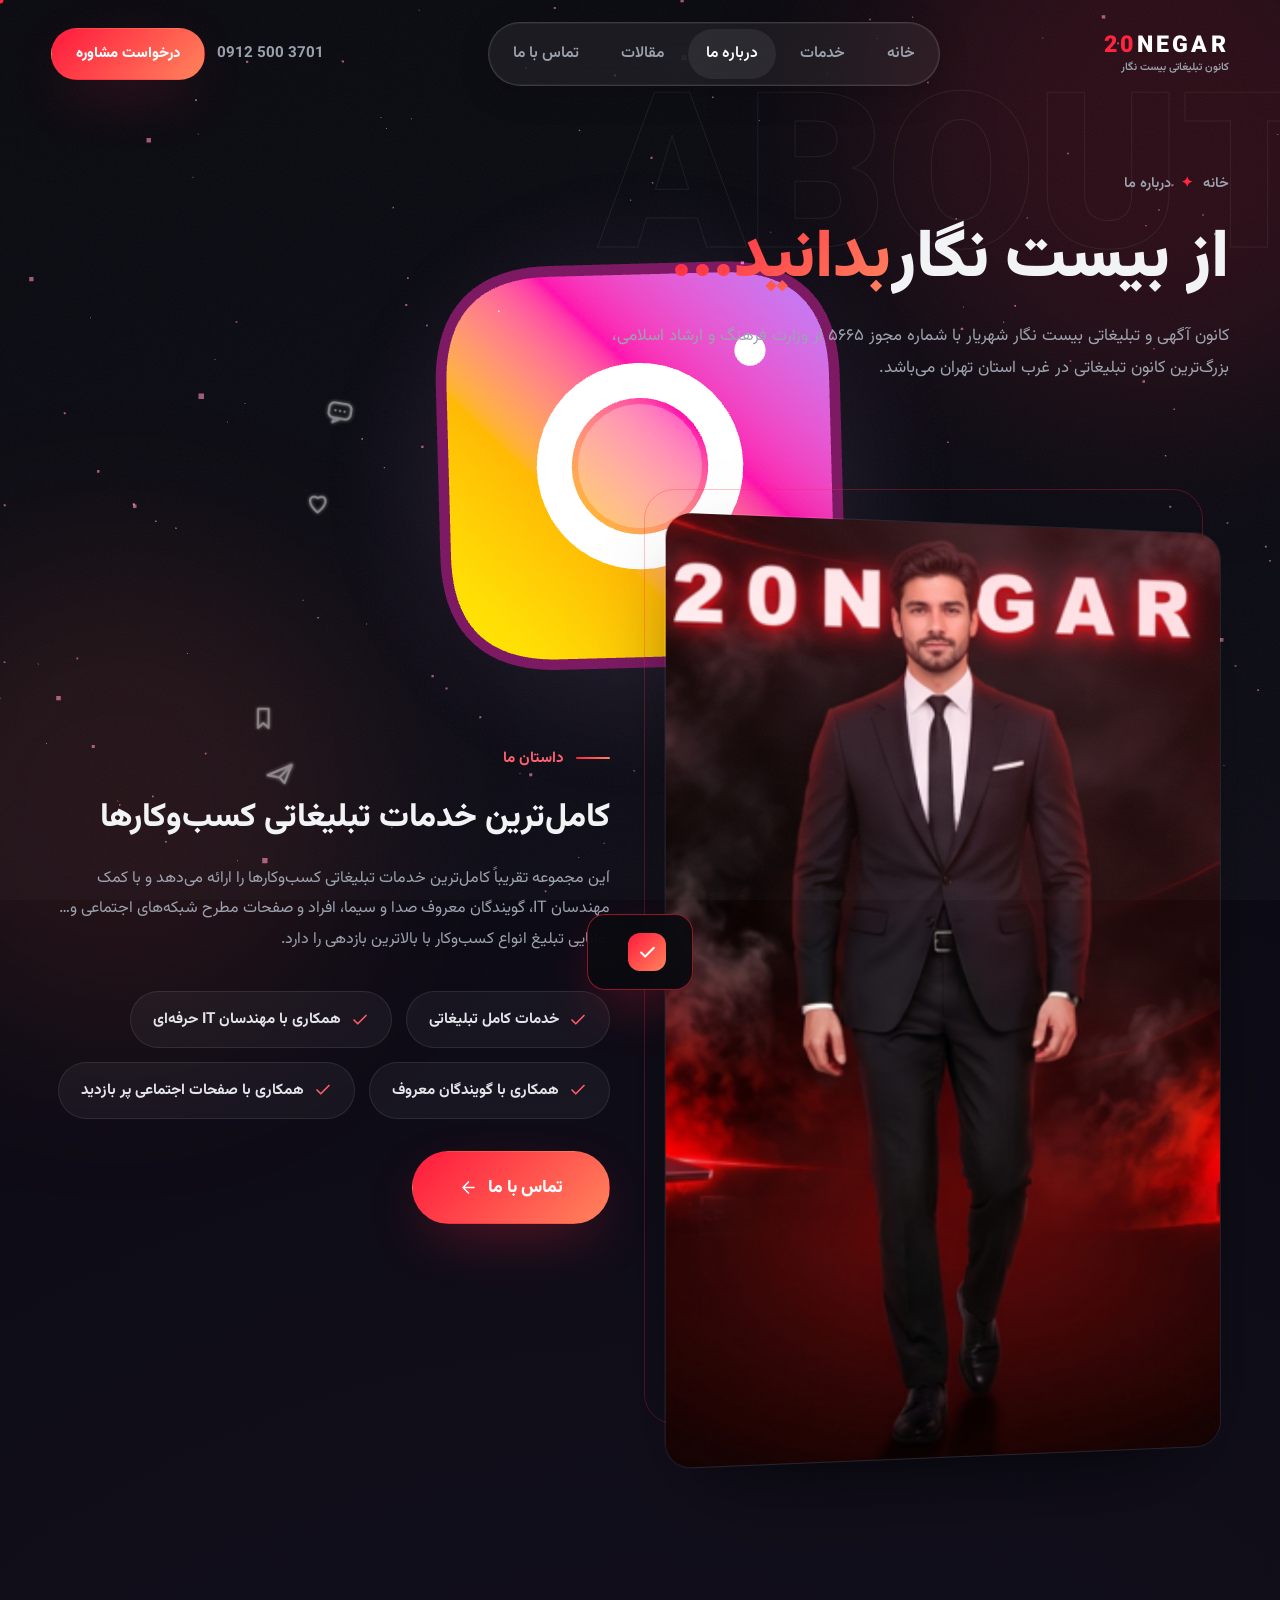
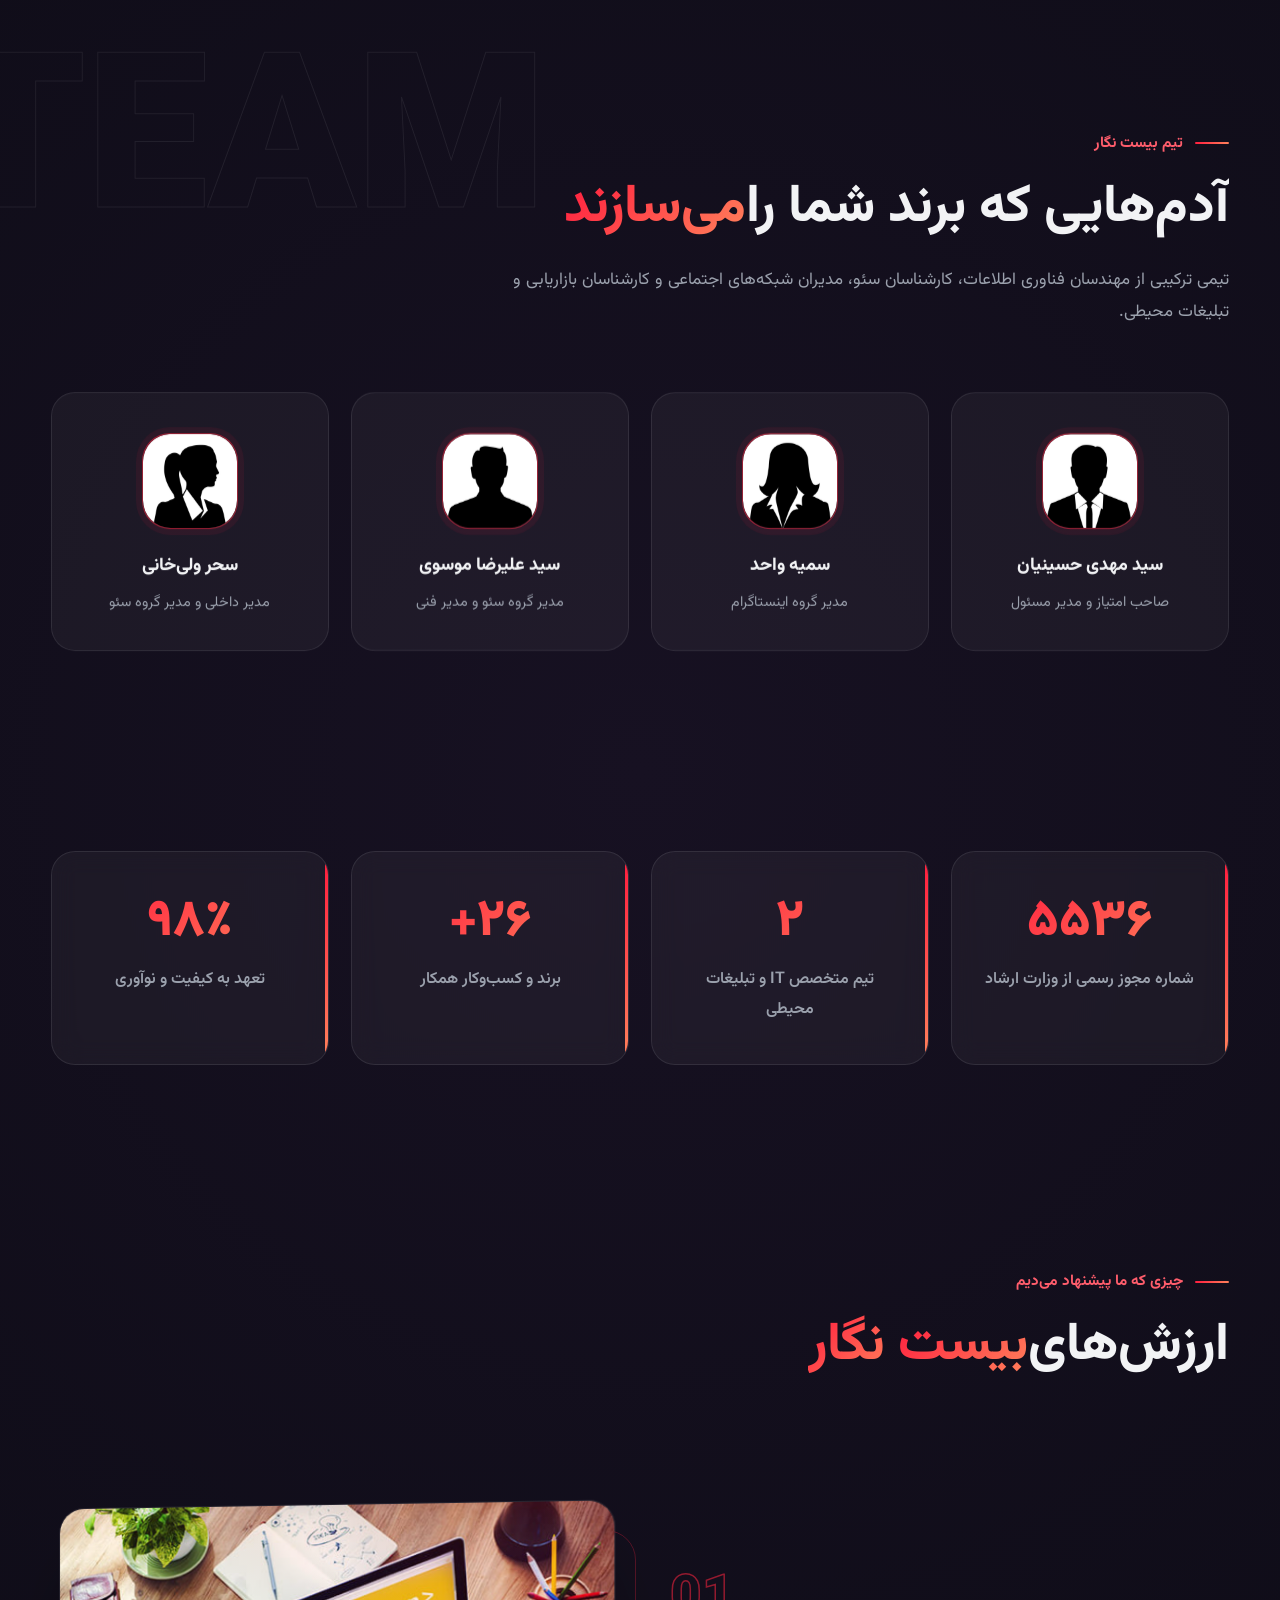
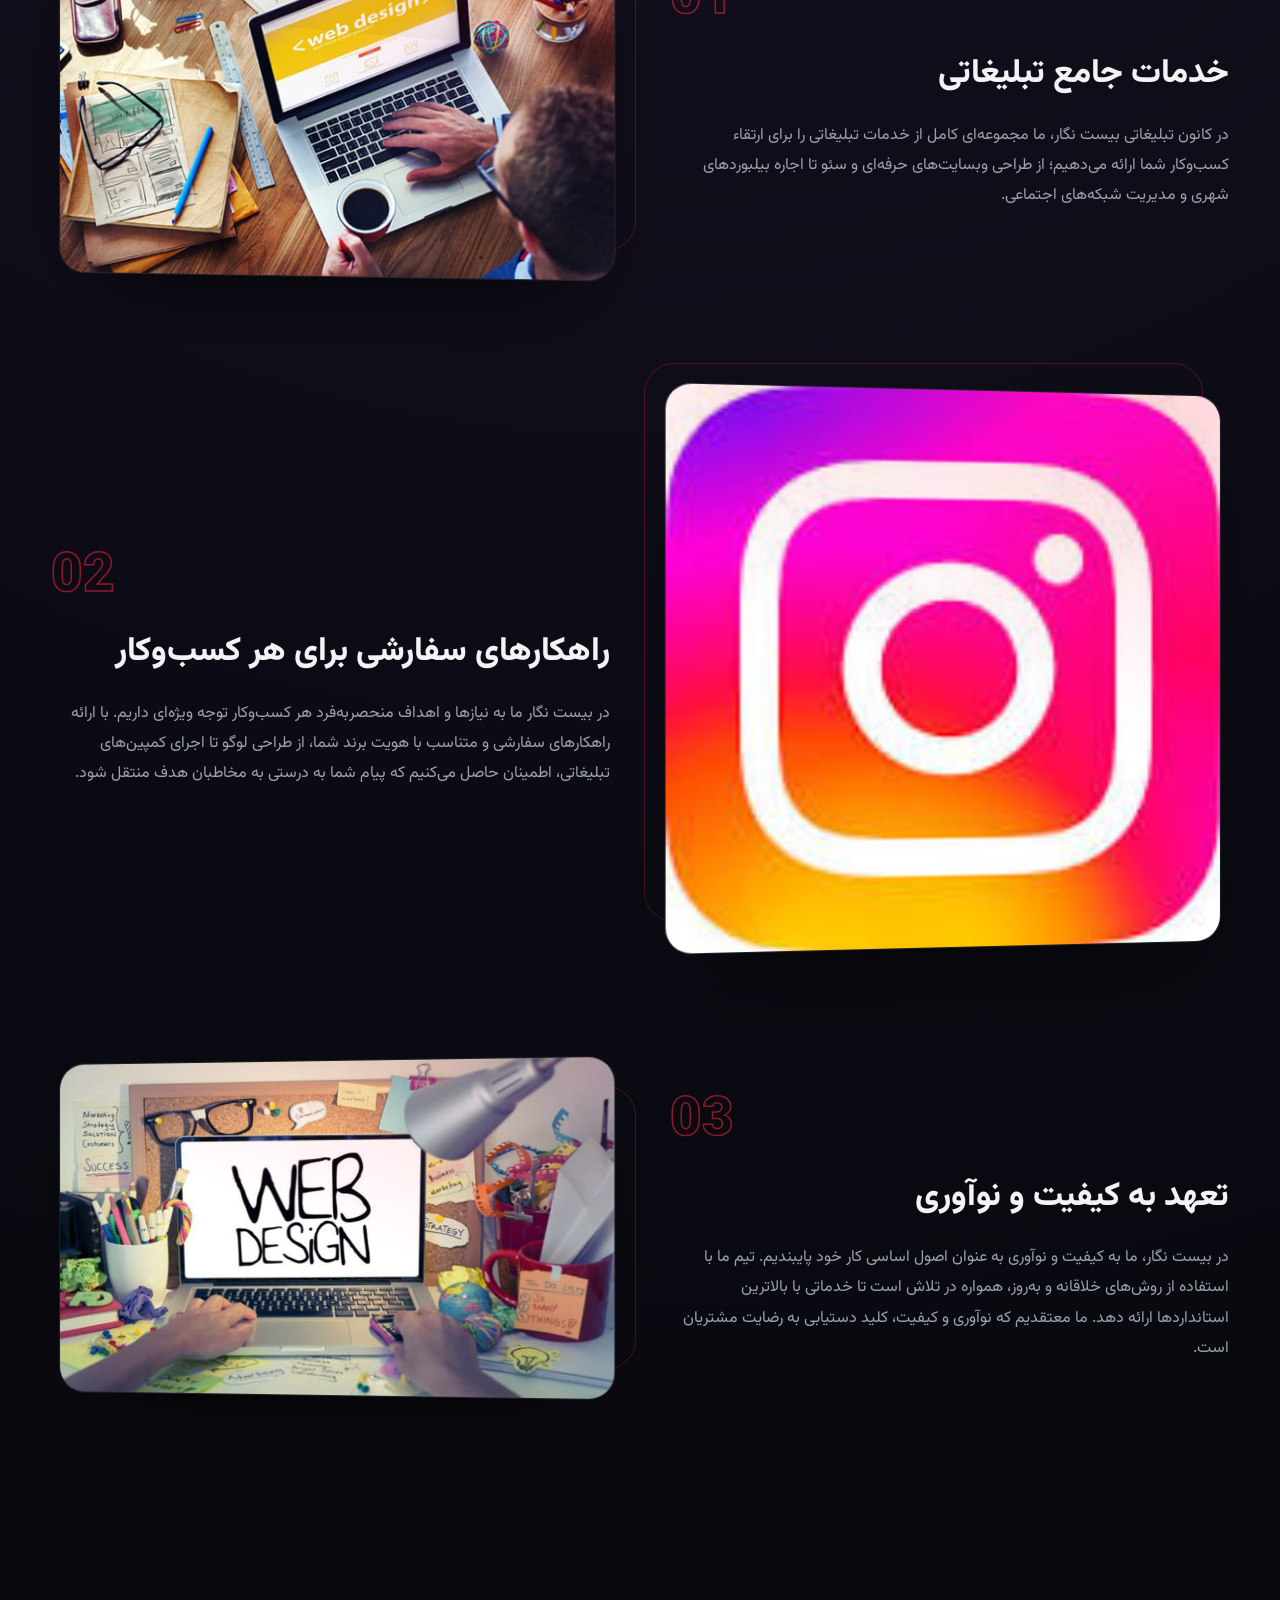
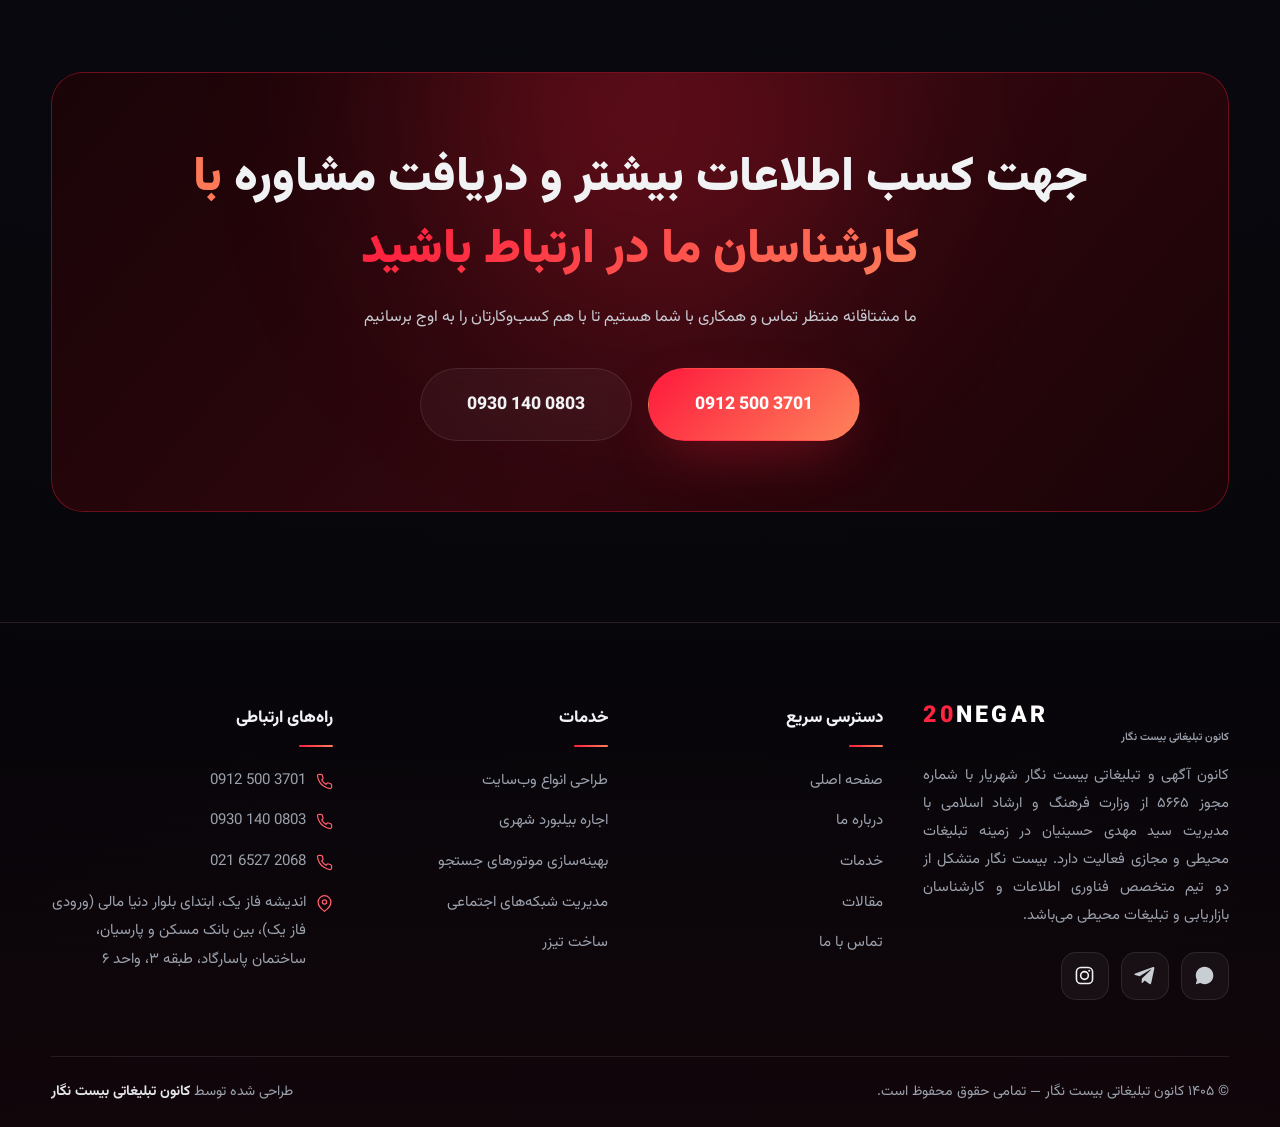
==== 20NegarSite/wwwroot/about.html @ dee3471d "first commit" ====
<!DOCTYPE html>
<html lang="fa" dir="rtl" class="js">
<head>
  <meta charset="UTF-8">
  <meta name="viewport" content="width=device-width, initial-scale=1.0">
  <title>درباره ما | کانون تبلیغاتی بیست نگار شهریار</title>
  <meta name="description" content="آشنایی با کانون آگهی و تبلیغاتی بیست نگار شهریار؛ بزرگ‌ترین کانون تبلیغاتی غرب استان تهران با مجوز ۵۶۶۵ از وزارت فرهنگ و ارشاد اسلامی">
  <meta name="theme-color" content="#060609">
  <link rel="icon" type="image/svg+xml" href="img/favicon.svg">
  <link rel="stylesheet" href="css/style.css">
</head>
<body>
  <script>document.documentElement.classList.add('js')</script>

  <div class="noise"></div>
  <div class="glow glow-1"></div>
  <div class="glow glow-2"></div>
  <canvas id="bg3d"></canvas>
  <div class="cursor-dot"></div>
  <div class="cursor-ring"></div>

  <header class="nav">
    <div class="container nav-inner">
      <a href="index.html" class="logo" aria-label="بیست نگار">
        <span class="logo-main"><span class="n20">20</span><span class="rest">NEGAR</span></span>
        <span class="logo-sub">کانون تبلیغاتی بیست نگار</span>
      </a>
      <nav class="nav-links" aria-label="منوی اصلی">
        <a href="index.html">خانه</a>
        <a href="services.html">خدمات</a>
        <a href="about.html" class="active">درباره ما</a>
        <a href="blog.html">مقالات</a>
        <a href="contact.html">تماس با ما</a>
      </nav>
      <div class="nav-cta">
        <a href="tel:09125003701" class="nav-phone" dir="ltr">0912 500 3701</a>
        <a href="tel:09125003701" class="btn btn-primary">درخواست مشاوره</a>
        <button class="burger" aria-label="باز و بسته کردن منو"><span></span><span></span><span></span></button>
      </div>
    </div>
  </header>

  <div class="mmenu">
    <a class="mlink" href="index.html"><i>۰۱</i> خانه</a>
    <a class="mlink" href="services.html"><i>۰۲</i> خدمات</a>
    <a class="mlink" href="about.html"><i>۰۳</i> درباره ما</a>
    <a class="mlink" href="blog.html"><i>۰۴</i> مقالات</a>
    <a class="mlink" href="contact.html"><i>۰۵</i> تماس با ما</a>
    <div class="mmenu-meta">
      <span dir="ltr">0912 500 3701</span>
      <span>اندیشه فاز یک، ساختمان پاسارگاد، طبقه ۳، واحد ۶</span>
    </div>
  </div>

  <main class="page">

    <section class="page-hero">
      <div class="ghost-word" style="top:20%;inset-inline-end:-3%" data-speed="-0.06" dir="ltr">ABOUT</div>
      <div class="container">
        <div class="crumbs" data-reveal><a href="index.html">خانه</a><span class="sep">✦</span><span>درباره ما</span></div>
        <h1 data-split>از بیست نگار <span class="grad" style="background:var(--grad);-webkit-background-clip:text;background-clip:text;color:transparent">بدانید...</span></h1>
        <p data-reveal data-delay="0.15">کانون آگهی و تبلیغاتی بیست نگار شهریار با شماره مجوز ۵۶۶۵ از وزارت فرهنگ و ارشاد اسلامی، بزرگ‌ترین کانون تبلیغاتی در غرب استان تهران می‌باشد.</p>
      </div>
    </section>

    <section class="about-story" style="padding-top:40px">
      <div class="container">
        <div class="why-row" style="padding-top:0">
          <div class="why-media" data-reveal>
            <div class="why-frame"></div>
            <div class="why-img" data-speed="0.04"><img src="img/hero-model.png" alt="کانون تبلیغاتی بیست نگار" loading="lazy"></div>
          </div>
          <div class="why-txt" data-reveal data-delay="0.1">
            <span class="kicker">داستان ما</span>
            <h3>کامل‌ترین خدمات تبلیغاتی کسب‌وکارها</h3>
            <p>این مجموعه تقریباً کامل‌ترین خدمات تبلیغاتی کسب‌وکارها را ارائه می‌دهد و با کمک مهندسان IT، گویندگان معروف صدا و سیما، افراد و صفحات مطرح شبکه‌های اجتماعی و… توانایی تبلیغ انواع کسب‌وکار با بالاترین بازدهی را دارد.</p>
            <div class="badges">
              <span class="badge-chip"><svg viewBox="0 0 24 24"><path d="M20 6L9 17l-5-5"/></svg> خدمات کامل تبلیغاتی</span>
              <span class="badge-chip"><svg viewBox="0 0 24 24"><path d="M20 6L9 17l-5-5"/></svg> همکاری با مهندسان IT حرفه‌ای</span>
              <span class="badge-chip"><svg viewBox="0 0 24 24"><path d="M20 6L9 17l-5-5"/></svg> همکاری با گویندگان معروف</span>
              <span class="badge-chip"><svg viewBox="0 0 24 24"><path d="M20 6L9 17l-5-5"/></svg> همکاری با صفحات اجتماعی پر بازدید</span>
            </div>
            <div style="margin-top:32px">
              <a href="contact.html" class="btn btn-primary btn-lg">
                تماس با ما
                <svg viewBox="0 0 24 24" fill="none" stroke="currentColor" stroke-width="2" stroke-linecap="round" stroke-linejoin="round"><path d="M19 12H5M12 19l-7-7 7-7"/></svg>
              </a>
            </div>
          </div>
        </div>
      </div>
    </section>

    <section class="team">
      <div class="ghost-word" style="top:4%;inset-inline-start:-4%" data-speed="0.07" dir="ltr">TEAM</div>
      <div class="container">
        <div class="sec-head" data-reveal>
          <span class="kicker">تیم بیست نگار</span>
          <h2 data-split>آدم‌هایی که برند شما را <span class="grad">می‌سازند</span></h2>
          <p>تیمی ترکیبی از مهندسان فناوری اطلاعات، کارشناسان سئو، مدیران شبکه‌های اجتماعی و کارشناسان بازاریابی و تبلیغات محیطی.</p>
        </div>
        <div class="team-grid">
          <div class="team-card tilt" data-reveal>
            <div class="tilt-glare"></div>
            <div class="avatar"><img src="img/team-1.jpg" alt="سید مهدی حسینیان" loading="lazy"></div>
            <h3>سید مهدی حسینیان</h3>
            <p>صاحب امتیاز و مدیر مسئول</p>
          </div>
          <div class="team-card tilt" data-reveal data-delay="0.1">
            <div class="tilt-glare"></div>
            <div class="avatar"><img src="img/team-2.jpg" alt="سمیه واحد" loading="lazy"></div>
            <h3>سمیه واحد</h3>
            <p>مدیر گروه اینستاگرام</p>
          </div>
          <div class="team-card tilt" data-reveal data-delay="0.2">
            <div class="tilt-glare"></div>
            <div class="avatar"><img src="img/team-3.jpg" alt="سید علیرضا موسوی" loading="lazy"></div>
            <h3>سید علیرضا موسوی</h3>
            <p>مدیر گروه سئو و مدیر فنی</p>
          </div>
          <div class="team-card tilt" data-reveal data-delay="0.3">
            <div class="tilt-glare"></div>
            <div class="avatar"><img src="img/team-4.jpg" alt="سحر ولی‌خانی" loading="lazy"></div>
            <h3>سحر ولی‌خانی</h3>
            <p>مدیر داخلی و مدیر گروه سئو</p>
          </div>
        </div>
      </div>
    </section>

    <section class="stats">
      <div class="container">
        <div class="stats-grid">
          <div class="stat" data-reveal>
            <div class="stat-num"><span data-count="5665"></span></div>
            <div class="stat-label">شماره مجوز رسمی از وزارت ارشاد</div>
          </div>
          <div class="stat" data-reveal data-delay="0.1">
            <div class="stat-num"><span data-count="2"></span></div>
            <div class="stat-label">تیم متخصص IT و تبلیغات محیطی</div>
          </div>
          <div class="stat" data-reveal data-delay="0.2">
            <div class="stat-num"><span data-count="27" data-suffix="+"></span></div>
            <div class="stat-label">برند و کسب‌وکار همکار</div>
          </div>
          <div class="stat" data-reveal data-delay="0.3">
            <div class="stat-num"><span data-count="100" data-suffix="٪"></span></div>
            <div class="stat-label">تعهد به کیفیت و نوآوری</div>
          </div>
        </div>
      </div>
    </section>

    <section class="why">
      <div class="container">
        <div class="sec-head" data-reveal>
          <span class="kicker">چیزی که ما پیشنهاد می‌دیم</span>
          <h2 data-split>ارزش‌های <span class="grad">بیست نگار</span></h2>
        </div>

        <div class="why-row">
          <div class="why-media" data-reveal>
            <div class="why-frame"></div>
            <div class="why-img" data-speed="0.04"><img src="img/webdesign.jpg" alt="خدمات جامع تبلیغاتی" loading="lazy"></div>
          </div>
          <div class="why-txt" data-reveal data-delay="0.1">
            <div class="idx" dir="ltr">01</div>
            <h3>خدمات جامع تبلیغاتی</h3>
            <p>در کانون تبلیغاتی بیست نگار، ما مجموعه‌ای کامل از خدمات تبلیغاتی را برای ارتقاء کسب‌وکار شما ارائه می‌دهیم؛ از طراحی وبسایت‌های حرفه‌ای و سئو تا اجاره بیلبوردهای شهری و مدیریت شبکه‌های اجتماعی.</p>
          </div>
        </div>

        <div class="why-row">
          <div class="why-media" data-reveal>
            <div class="why-frame"></div>
            <div class="why-img" data-speed="0.04"><img src="img/instagram-app.jpg" alt="راهکارهای سفارشی" loading="lazy"></div>
          </div>
          <div class="why-txt" data-reveal data-delay="0.1">
            <div class="idx" dir="ltr">02</div>
            <h3>راهکارهای سفارشی برای هر کسب‌وکار</h3>
            <p>در بیست نگار ما به نیازها و اهداف منحصربه‌فرد هر کسب‌وکار توجه ویژه‌ای داریم. با ارائه راهکارهای سفارشی و متناسب با هویت برند شما، از طراحی لوگو تا اجرای کمپین‌های تبلیغاتی، اطمینان حاصل می‌کنیم که پیام شما به درستی به مخاطبان هدف منتقل شود.</p>
          </div>
        </div>

        <div class="why-row">
          <div class="why-media" data-reveal>
            <div class="why-frame"></div>
            <div class="why-img" data-speed="0.04"><img src="img/office.jpg" alt="تعهد به کیفیت و نوآوری" loading="lazy"></div>
          </div>
          <div class="why-txt" data-reveal data-delay="0.1">
            <div class="idx" dir="ltr">03</div>
            <h3>تعهد به کیفیت و نوآوری</h3>
            <p>در بیست نگار، ما به کیفیت و نوآوری به عنوان اصول اساسی کار خود پایبندیم. تیم ما با استفاده از روش‌های خلاقانه و به‌روز، همواره در تلاش است تا خدماتی با بالاترین استانداردها ارائه دهد. ما معتقدیم که نوآوری و کیفیت، کلید دستیابی به رضایت مشتریان است.</p>
          </div>
        </div>
      </div>
    </section>

    <section class="cta-band-wrap">
      <div class="container">
        <div class="cta-band" data-reveal>
          <h2>جهت کسب اطلاعات بیشتر و دریافت مشاوره <span class="grad">با کارشناسان ما در ارتباط باشید</span></h2>
          <p>ما مشتاقانه منتظر تماس و همکاری با شما هستیم تا با هم کسب‌وکارتان را به اوج برسانیم</p>
          <div class="cta-actions">
            <a href="tel:09125003701" class="btn btn-primary btn-lg" dir="ltr">0912 500 3701</a>
            <a href="tel:09301400803" class="btn btn-ghost btn-lg" dir="ltr">0930 140 0803</a>
          </div>
        </div>
      </div>
    </section>

  </main>

  <footer class="footer">
    <div class="container">
      <div class="footer-grid">
        <div class="footer-about">
          <a href="index.html" class="logo">
            <span class="logo-main"><span class="n20">20</span><span class="rest">NEGAR</span></span>
            <span class="logo-sub">کانون تبلیغاتی بیست نگار</span>
          </a>
          <p>کانون آگهی و تبلیغاتی بیست نگار شهریار با شماره مجوز ۵۶۶۵ از وزارت فرهنگ و ارشاد اسلامی با مدیریت سید مهدی حسینیان در زمینه تبلیغات محیطی و مجازی فعالیت دارد. بیست نگار متشکل از دو تیم متخصص فناوری اطلاعات و کارشناسان بازاریابی و تبلیغات محیطی می‌باشد.</p>
          <div class="socials">
            <a class="soc" href="https://wa.me/+989125003701" target="_blank" rel="noopener" aria-label="واتساپ"><svg viewBox="0 0 24 24"><path d="M12.05 2C6.5 2 2 6.5 2 12.05c0 1.77.46 3.5 1.34 5.02L2 22l5.09-1.31c1.46.8 3.11 1.22 4.96 1.22 5.55 0 10.05-4.5 10.05-10.05S17.6 2 12.05 2zm5.42 12.38c-.3.85-1.75 1.6-2.4 1.65-.62.06-1.4.08-2.26-.14-1.13-.35-2.16-.98-3.06-1.76-.88-.79-1.5-1.76-1.65-2.06-.15-.3-.13-.46.13-.61.13-.13.3-.3.45-.45.15-.15.2-.25.3-.45.1-.2.05-.37-.03-.52-.07-.15-.67-1.61-.92-2.2-.24-.58-.5-.48-.65-.49h-.48c-.17 0-.44.07-.67.37-.23.3-.87 1.2-.87 2.93s1.26 3.4 1.43 3.64c.18.25 2.44 3.72 5.9 5.21.82.36 1.47.57 1.97.73.83.26 1.58.22 2.17.14.66-.1 2.06-.85 2.35-1.66.29-.81.29-1.51.2-1.66-.07-.15-.29-.24-.59-.39z"/></svg></a>
            <a class="soc" href="https://t.me/+989125003701" target="_blank" rel="noopener" aria-label="تلگرام"><svg viewBox="0 0 24 24"><path d="M9.04 15.31l-.38 5.36c.55 0 .79-.24 1.08-.52l2.6-2.48 5.38 3.94c.99.55 1.69.26 1.96-.91l3.55-16.65c.32-1.45-.52-2.02-1.47-1.66L1.4 9.62c-1.43.55-1.41 1.35-.24 1.7l5.3 1.66 12.3-7.75c.58-.38 1.11-.17.68.21l-10.4 9.87z"/></svg></a>
            <a class="soc" href="https://www.instagram.com/20negar_com/" target="_blank" rel="noopener" aria-label="اینستاگرام"><svg viewBox="0 0 24 24" style="fill:none;stroke:currentColor;stroke-width:1.8"><rect x="2.8" y="2.8" width="18.4" height="18.4" rx="5"/><circle cx="12" cy="12" r="4.4"/><circle cx="17.4" cy="6.6" r="1.15" style="fill:currentColor;stroke:none"/></svg></a>
          </div>
        </div>
        <div>
          <h4>دسترسی سریع</h4>
          <ul>
            <li><a href="index.html">صفحه اصلی</a></li>
            <li><a href="about.html">درباره ما</a></li>
            <li><a href="services.html">خدمات</a></li>
            <li><a href="blog.html">مقالات</a></li>
            <li><a href="contact.html">تماس با ما</a></li>
          </ul>
        </div>
        <div>
          <h4>خدمات</h4>
          <ul>
            <li><a href="services.html#web">طراحی انواع وب‌سایت</a></li>
            <li><a href="services.html#billboard">اجاره بیلبورد شهری</a></li>
            <li><a href="services.html#seo">بهینه‌سازی موتورهای جستجو</a></li>
            <li><a href="services.html#social">مدیریت شبکه‌های اجتماعی</a></li>
            <li><a href="services.html#teaser">ساخت تیزر</a></li>
          </ul>
        </div>
        <div>
          <h4>راه‌های ارتباطی</h4>
          <ul class="f-contact">
            <li><svg viewBox="0 0 24 24"><path d="M22 16.9v3a2 2 0 01-2.2 2 19.8 19.8 0 01-8.6-3.1 19.5 19.5 0 01-6-6A19.8 19.8 0 012.1 4.2 2 2 0 014.1 2h3a2 2 0 012 1.7c.13.96.36 1.9.7 2.8a2 2 0 01-.45 2.1L8.1 9.9a16 16 0 006 6l1.3-1.3a2 2 0 012.1-.45c.9.34 1.84.57 2.8.7A2 2 0 0122 16.9z"/></svg><a href="tel:09125003701" class="f-phone" dir="ltr">0912 500 3701</a></li>
            <li><svg viewBox="0 0 24 24"><path d="M22 16.9v3a2 2 0 01-2.2 2 19.8 19.8 0 01-8.6-3.1 19.5 19.5 0 01-6-6A19.8 19.8 0 012.1 4.2 2 2 0 014.1 2h3a2 2 0 012 1.7c.13.96.36 1.9.7 2.8a2 2 0 01-.45 2.1L8.1 9.9a16 16 0 006 6l1.3-1.3a2 2 0 012.1-.45c.9.34 1.84.57 2.8.7A2 2 0 0122 16.9z"/></svg><a href="tel:09301400803" class="f-phone" dir="ltr">0930 140 0803</a></li>
            <li><svg viewBox="0 0 24 24"><path d="M22 16.9v3a2 2 0 01-2.2 2 19.8 19.8 0 01-8.6-3.1 19.5 19.5 0 01-6-6A19.8 19.8 0 012.1 4.2 2 2 0 014.1 2h3a2 2 0 012 1.7c.13.96.36 1.9.7 2.8a2 2 0 01-.45 2.1L8.1 9.9a16 16 0 006 6l1.3-1.3a2 2 0 012.1-.45c.9.34 1.84.57 2.8.7A2 2 0 0122 16.9z"/></svg><a href="tel:02165272068" class="f-phone" dir="ltr">021 6527 2068</a></li>
            <li><svg viewBox="0 0 24 24"><path d="M21 10c0 7-9 13-9 13S3 17 3 10a9 9 0 0118 0z"/><circle cx="12" cy="10" r="3"/></svg><span>اندیشه فاز یک، ابتدای بلوار دنیا مالی (ورودی فاز یک)، بین بانک مسکن و پارسیان، ساختمان پاسارگاد، طبقه ۳، واحد ۶</span></li>
          </ul>
        </div>
      </div>
      <div class="footer-bottom">
        <span>© <span data-year>۱۴۰۵</span> کانون تبلیغاتی بیست نگار — تمامی حقوق محفوظ است.</span>
        <span>طراحی شده توسط <b>کانون تبلیغاتی بیست نگار</b></span>
      </div>
    </div>
  </footer>

  <div class="toast">
    <div class="t-icon"><svg viewBox="0 0 24 24"><path d="M20 6L9 17l-5-5"/></svg></div>
    <p class="t-msg"></p>
  </div>

  <script src="vendor/gsap.min.js"></script>
  <script src="vendor/ScrollTrigger.min.js"></script>
  <script src="vendor/three.min.js"></script>
  <script src="vendor/lenis.min.js"></script>
  <script src="js/three-scene.js"></script>
  <script src="js/main.js"></script>
</body>
</html>
---- 20NegarSite/wwwroot/css/style.css ----
@font-face{font-family:'Vazirmatn';src:url('../fonts/Vazirmatn-Regular.woff2') format('woff2');font-weight:400;font-display:swap}
@font-face{font-family:'Vazirmatn';src:url('../fonts/Vazirmatn-Medium.woff2') format('woff2');font-weight:500;font-display:swap}
@font-face{font-family:'Vazirmatn';src:url('../fonts/Vazirmatn-SemiBold.woff2') format('woff2');font-weight:600;font-display:swap}
@font-face{font-family:'Vazirmatn';src:url('../fonts/Vazirmatn-Bold.woff2') format('woff2');font-weight:700;font-display:swap}
@font-face{font-family:'Vazirmatn';src:url('../fonts/Vazirmatn-ExtraBold.woff2') format('woff2');font-weight:800;font-display:swap}
@font-face{font-family:'Vazirmatn';src:url('../fonts/Vazirmatn-Black.woff2') format('woff2');font-weight:900;font-display:swap}

:root{
  --bg:#060609;
  --bg-2:#0a0a12;
  --surface:rgba(255,255,255,.045);
  --surface-2:rgba(255,255,255,.07);
  --line:rgba(255,255,255,.09);
  --red:#ff2440;
  --red-soft:#ff5d6c;
  --red-deep:#a30f26;
  --grad:linear-gradient(135deg,#ff2440 10%,#ff7a59 90%);
  --text:#f2f3f5;
  --muted:#9ba1ad;
  --radius:24px;
  --shadow-red:0 20px 60px -18px rgba(255,36,64,.45);
  --font:'Vazirmatn',Tahoma,Arial,sans-serif;
  --bg-inner:#171122;
  --bg-mid:#0a0a12;
  --bg-outer:#050508;
}

body.theme-instagram{--bg-inner:#3a1152;--bg-mid:#190a31;--bg-outer:#070410}
body.theme-wordpress{--bg-inner:#0d3a5c;--bg-mid:#07203a;--bg-outer:#03070d}

*,*::before,*::after{margin:0;padding:0;box-sizing:border-box}
html{scrollbar-width:thin;scrollbar-color:#2a0d14 #0a0a0f}
html.lenis,html.lenis body{height:auto}
.lenis.lenis-smooth{scroll-behavior:auto!important}
.lenis.lenis-stopped{overflow:hidden}
body{
  font-family:var(--font);
  background:radial-gradient(circle at 50% 40%,var(--bg-inner) 0%,var(--bg-mid) 52%,var(--bg-outer) 100%);
  color:var(--text);
  line-height:1.9;
  overflow-x:hidden;
  -webkit-font-smoothing:antialiased;
}
::selection{background:var(--red);color:#fff}
::-webkit-scrollbar{width:9px}
::-webkit-scrollbar-track{background:#0a0a0f}
::-webkit-scrollbar-thumb{background:linear-gradient(#ff2440,#7e0b1e);border-radius:99px}
a{color:inherit;text-decoration:none}
img{max-width:100%;display:block}
button{font-family:inherit;cursor:pointer}
ul{list-style:none}
:focus-visible{outline:2px solid var(--red);outline-offset:3px;border-radius:6px}

.container{width:min(1240px,92vw);margin-inline:auto}
section{position:relative;padding:110px 0}

.noise{position:fixed;inset:0;z-index:3;pointer-events:none;opacity:.05;mix-blend-mode:screen;
  background-image:url("data:image/svg+xml,%3Csvg xmlns='http://www.w3.org/2000/svg' width='140' height='140'%3E%3Cfilter id='n'%3E%3CfeTurbulence type='fractalNoise' baseFrequency='.85' numOctaves='2'/%3E%3C/filter%3E%3Crect width='100%25' height='100%25' filter='url(%23n)'/%3E%3C/svg%3E")}
.glow{position:fixed;border-radius:50%;filter:blur(90px);pointer-events:none;z-index:0}
.glow-1{width:560px;height:560px;background:rgba(255,36,64,.14);top:-160px;inset-inline-start:-160px}
.glow-2{width:480px;height:480px;background:rgba(255,90,60,.10);bottom:-140px;inset-inline-end:-120px}

#bg3d{position:fixed;inset:0;width:100%;height:100%;z-index:1;pointer-events:none}
#fg3d{position:fixed;inset:0;width:100%;height:100%;z-index:60;pointer-events:none}

.page{position:relative;z-index:2}

.js [data-reveal]{opacity:0;transform:translateY(42px)}
html:not(.js) .walk-item{opacity:1;visibility:visible}
.js [data-split] .w{display:inline-block;overflow:hidden;vertical-align:bottom;padding-bottom:.12em;margin-bottom:-.12em}
.js [data-split] .wi{display:inline-block;transform:translateY(115%)}
.grad .wi,.hero h1 .grad .wi,.sec-head h2 .grad .wi,.cta-band h2 .grad .wi{background:var(--grad);-webkit-background-clip:text;background-clip:text;color:transparent}

.kicker{display:inline-flex;align-items:center;gap:12px;color:var(--red-soft);font-weight:700;font-size:.95rem}
.kicker::before{content:'';width:34px;height:2px;background:var(--grad);border-radius:2px}
.sec-head{max-width:min(760px,100%);margin-bottom:64px}
.sec-head h2{font-size:clamp(2rem,4.4vw,3.3rem);font-weight:800;line-height:1.4;margin:14px 0 18px}
.sec-head h2 .grad{background:var(--grad);-webkit-background-clip:text;background-clip:text;color:transparent}
.sec-head p{color:var(--muted);font-size:1.06rem}

.btn{position:relative;display:inline-flex;align-items:center;gap:10px;padding:15px 34px;border-radius:99px;font-weight:800;font-size:1rem;border:1px solid transparent;transition:transform .35s cubic-bezier(.2,.8,.2,1),box-shadow .35s,background .35s;will-change:transform}
.btn svg{width:19px;height:19px;flex:none}
.btn-primary{background:var(--grad);color:#fff;box-shadow:var(--shadow-red)}
.btn-primary:hover{transform:translateY(-4px);box-shadow:0 26px 70px -16px rgba(255,36,64,.65)}
.btn-ghost{background:var(--surface);border-color:var(--line);color:var(--text);backdrop-filter:blur(12px)}
.btn-ghost:hover{transform:translateY(-4px);border-color:rgba(255,36,64,.6);background:rgba(255,36,64,.08)}
.btn-lg{padding:19px 46px;font-size:1.1rem}

.ghost-word{position:absolute;font-size:clamp(6rem,17vw,15rem);font-weight:900;line-height:1;color:transparent;-webkit-text-stroke:1px rgba(255,255,255,.07);pointer-events:none;user-select:none;white-space:nowrap;z-index:0}

.tilt{transform-style:preserve-3d;will-change:transform}
.tilt .tilt-glare{position:absolute;inset:0;border-radius:inherit;pointer-events:none;opacity:0;transition:opacity .4s;background:radial-gradient(420px circle at var(--mx,50%) var(--my,50%),rgba(255,255,255,.14),transparent 45%)}
.tilt:hover .tilt-glare{opacity:1}

.cursor-dot,.cursor-ring{position:fixed;top:0;left:0;pointer-events:none;z-index:9999;border-radius:50%;transform:translate(-50%,-50%)}
.cursor-dot{width:7px;height:7px;background:var(--red)}
.cursor-ring{width:38px;height:38px;border:1.5px solid rgba(255,36,64,.65);transition:width .3s,height .3s,background .3s}
.cursor-ring.is-hover{width:64px;height:64px;background:rgba(255,36,64,.12)}
@media (pointer:coarse){.cursor-dot,.cursor-ring{display:none}}

.preloader{position:fixed;inset:0;z-index:1000;background:#050508;display:flex;align-items:center;justify-content:center}
.pre-inner{text-align:center}
.pre-logo{font-size:clamp(2.4rem,6vw,4rem);font-weight:900;letter-spacing:.16em;direction:ltr}
.pre-logo span{background:var(--grad);-webkit-background-clip:text;background-clip:text;color:transparent}
.pre-logo .n20{color:#fff}
.pre-bar{width:min(300px,60vw);height:3px;background:rgba(255,255,255,.1);border-radius:99px;margin:26px auto 14px;overflow:hidden}
.pre-bar i{display:block;height:100%;width:100%;background:var(--grad);transform:scaleX(0);transform-origin:right}
.pre-pct{color:var(--muted);font-weight:700;letter-spacing:.1em}

.nav{position:fixed;top:0;inset-inline:0;z-index:100;padding:22px 0;transition:padding .4s,background .4s,border-color .4s;border-bottom:1px solid transparent}
.nav.scrolled{padding:12px 0;background:rgba(6,6,9,.72);backdrop-filter:blur(18px);border-color:var(--line)}
.nav-inner{display:flex;align-items:center;justify-content:space-between;gap:20px}
.logo{display:flex;flex-direction:column;line-height:1.2}
.logo-main{font-weight:900;font-size:1.45rem;letter-spacing:.14em;direction:ltr}
.logo-main .n20{color:var(--red)}
.logo-main .rest{color:#fff}
.logo-sub{font-size:.68rem;color:var(--muted);font-weight:600}
.nav-links{display:flex;align-items:center;gap:6px;background:rgba(255,255,255,.06);border:1px solid rgba(255,255,255,.14);border-radius:100px;padding:6px;backdrop-filter:blur(20px);-webkit-backdrop-filter:blur(20px);box-shadow:0 8px 32px rgba(0,0,0,.18),inset 0 0 0 1px rgba(255,255,255,.05)}
.nav-links a{padding:10px 18px;border-radius:99px;font-weight:600;font-size:.98rem;color:var(--muted);transition:color .3s,background .3s;position:relative}
.nav-links a:hover{color:#fff}
.nav-links a.active{color:#fff;background:var(--surface-2)}
.nav-cta{display:flex;align-items:center;gap:12px}
.nav-phone{color:var(--muted);font-weight:700;direction:ltr;font-size:.95rem}
.nav-phone:hover{color:var(--red-soft)}
.nav .btn{padding:11px 24px;font-size:.92rem}
.burger{display:none;width:46px;height:46px;border-radius:14px;background:var(--surface);border:1px solid var(--line);flex-direction:column;align-items:center;justify-content:center;gap:5px}
.burger span{width:20px;height:2px;background:#fff;border-radius:2px;transition:.35s}
.burger.open span:nth-child(1){transform:translateY(7px) rotate(45deg)}
.burger.open span:nth-child(2){opacity:0}
.burger.open span:nth-child(3){transform:translateY(-7px) rotate(-45deg)}
.mmenu{position:fixed;inset:0;z-index:99;background:rgba(5,5,8,.9);backdrop-filter:blur(24px);display:flex;flex-direction:column;justify-content:center;padding:8vh 8vw;opacity:0;visibility:hidden;transition:opacity .45s,visibility .45s}
.mmenu.open{opacity:1;visibility:visible}
.mmenu a.mlink{font-size:clamp(1.8rem,7vw,2.6rem);font-weight:800;padding:12px 0;color:var(--text);opacity:0;transform:translateY(30px);transition:.5s;display:flex;align-items:baseline;gap:14px}
.mmenu a.mlink i{font-style:normal;font-size:.9rem;color:var(--red);font-weight:700}
.mmenu.open a.mlink{opacity:1;transform:none}
.mmenu-meta{margin-top:6vh;color:var(--muted);display:flex;flex-direction:column;gap:6px}

.hero{min-height:100svh;display:flex;align-items:center;padding:150px 0 60px;overflow:hidden}
.hero-content{display:flex;justify-content:space-between;align-items:stretch;width:100%;position:relative}
.hero-left{display:flex;flex-direction:column;padding:2rem 0;gap:1.6rem;z-index:5;max-width:580px}
.hero-chip{display:inline-flex;align-items:center;gap:10px;background:var(--surface);border:1px solid var(--line);backdrop-filter:blur(12px);padding:9px 18px;border-radius:99px;font-size:.88rem;font-weight:600;color:var(--muted);width:fit-content}
.hero-chip b{color:var(--red-soft)}
.main-title{font-size:clamp(3rem,7.5vw,6.8rem);font-weight:900;line-height:1.35;margin:4px 0}
.main-title .grad{background:var(--grad);-webkit-background-clip:text;background-clip:text;color:transparent}
.hero-desc{color:var(--muted);max-width:min(460px,100%);font-size:1.02rem}
.cta-group{display:flex;align-items:center;gap:16px;flex-wrap:wrap}
.primary-btn{display:inline-flex;align-items:center;gap:1.2rem;background:rgba(0,0,0,.55);color:#fff;border:1px solid var(--line);padding:.45rem 1.5rem .45rem .45rem;border-radius:100px;font-weight:800;font-size:1rem;transition:transform .35s cubic-bezier(.2,.8,.2,1),background .35s;backdrop-filter:blur(12px)}
.primary-btn:hover{background:rgba(0,0,0,.75);transform:translateY(-3px)}
.plus-icon{background:#fbcfe8;color:#011d17;width:38px;height:38px;display:flex;align-items:center;justify-content:center;border-radius:50%;font-size:1.4rem;font-weight:900;line-height:1;padding-bottom:2px;flex:none}
.award-badge{display:flex;align-items:center;gap:1rem;margin-top:auto}
.award-icon{width:48px;height:48px;background:var(--surface);border:1px solid var(--line);border-radius:12px;display:flex;align-items:center;justify-content:center;color:var(--red-soft);flex:none}
.award-icon svg{width:24px;height:24px}
.award-text{display:flex;flex-direction:column;line-height:1.8}
.award-title{font-size:.72rem;letter-spacing:.05em;color:var(--muted);font-weight:700}
.award-subtitle{font-size:.85rem;font-weight:700}
.hero-right{display:flex;flex-direction:column;justify-content:space-between;align-items:flex-end;text-align:right;padding:2rem 0;z-index:5;width:430px;pointer-events:none}
.product-carousel{display:flex;flex-direction:column;gap:1.4rem;align-items:flex-end;pointer-events:auto}
.carousel-cards{display:flex;gap:1rem}
.card{background:var(--surface);border:1px solid var(--line);padding:1rem;padding-top:4.2rem;border-radius:28px;display:flex;flex-direction:column;align-items:center;gap:1rem;transition:all .4s cubic-bezier(.175,.885,.32,1.275);width:135px;position:relative;backdrop-filter:blur(10px);text-align:center}
.card:hover{background:rgba(255,255,255,.12);border-color:rgba(255,255,255,.4)}
.card.active{border-color:#fbcfe8}
.card img{width:88px;height:88px;object-fit:cover;border-radius:24px;margin-top:-6rem;filter:drop-shadow(0 20px 30px rgba(0,0,0,.55));transition:transform .5s cubic-bezier(.34,1.56,.64,1);pointer-events:none;will-change:transform}
.card:hover img{transform:translateY(-26px) rotate(-12deg) scale(1.15)}
.card-info{display:flex;flex-direction:column;font-size:.72rem;width:100%;line-height:1.8}
.card-info span:first-child{font-weight:800;font-size:.82rem}
.card-info span:last-child{color:var(--muted)}
.side-title{font-size:clamp(2.8rem,6vw,5.5rem);font-weight:900;line-height:1.35;align-self:flex-end}
.side-title .grad{background:var(--grad);-webkit-background-clip:text;background-clip:text;color:transparent}
.bubbles-container{position:absolute;inset:0;pointer-events:none;z-index:0;overflow:hidden}
.bubble-img{position:absolute;bottom:-70px;pointer-events:none;opacity:0;animation:floatUpImg linear forwards}
@keyframes floatUpImg{
  0%{transform:translateY(0) translateX(0) rotate(0deg);opacity:0}
  10%{opacity:.4}
  90%{opacity:.4}
  100%{transform:translateY(-110vh) translateX(30px) rotate(360deg);opacity:0}
}
.hero-scroll{position:absolute;bottom:26px;inset-inline-start:50%;transform:translateX(50%);display:flex;flex-direction:column;align-items:center;gap:8px;color:var(--muted);font-size:.8rem;font-weight:600}
.hero-scroll .wheel{width:24px;height:40px;border:2px solid rgba(255,255,255,.25);border-radius:14px;position:relative}
.hero-scroll .wheel::after{content:'';position:absolute;top:7px;left:50%;width:4px;height:8px;margin-left:-2px;border-radius:4px;background:var(--red);animation:wheel 1.8s ease-in-out infinite}
@keyframes wheel{0%{transform:translateY(0);opacity:1}70%{transform:translateY(12px);opacity:0}100%{transform:translateY(0);opacity:0}}

.marquee{position:relative;z-index:2;overflow:hidden;padding:10px 0;transform:rotate(-1.4deg);background:var(--grad);margin:20px 0}
.marquee.m-flat{transform:rotate(0)}
.marquee-track{display:flex;gap:44px;width:max-content;direction:ltr;animation:mq 30s linear infinite;padding-inline-end:44px}
.marquee:hover .marquee-track{animation-play-state:paused}
.marquee-track span{display:flex;align-items:center;gap:44px;color:#fff;font-weight:800;font-size:1.02rem;white-space:nowrap;padding-block:6px}
.marquee-track span::after{content:'✦';font-size:.9rem;opacity:.85}
@keyframes mq{to{transform:translateX(-50%)}}

.svc-grid{display:grid;grid-template-columns:repeat(4,1fr);gap:22px}
.svc-card{position:relative;background:var(--surface);border:1px solid var(--line);border-radius:var(--radius);padding:34px 26px;backdrop-filter:blur(14px);transition:border-color .4s,background .4s,box-shadow .4s;overflow:hidden}
.svc-card:hover{border-color:rgba(255,36,64,.55);background:rgba(255,36,64,.06);box-shadow:var(--shadow-red)}
.svc-num{position:absolute;top:18px;inset-inline-end:20px;font-size:2.6rem;font-weight:900;color:transparent;-webkit-text-stroke:1px rgba(255,255,255,.12);line-height:1}
.svc-icon{width:62px;height:62px;border-radius:18px;background:linear-gradient(135deg,rgba(255,36,64,.22),rgba(255,122,89,.14));border:1px solid rgba(255,36,64,.4);display:flex;align-items:center;justify-content:center;margin-bottom:22px;transform:translateZ(34px)}
.svc-icon svg{width:28px;height:28px;stroke:var(--red-soft);fill:none;stroke-width:1.7;stroke-linecap:round;stroke-linejoin:round}
.svc-card h3{font-size:1.18rem;font-weight:800;margin-bottom:10px;transform:translateZ(26px)}
.svc-card p{color:var(--muted);font-size:.94rem;transform:translateZ(18px)}
.svc-card .svc-link{display:inline-flex;align-items:center;gap:8px;margin-top:20px;color:var(--red-soft);font-weight:700;font-size:.92rem}
.svc-card .svc-link svg{width:16px;height:16px;stroke:currentColor;fill:none;stroke-width:2;transition:transform .3s}
.svc-card:hover .svc-link svg{transform:translateX(-5px)}

.walk{background:linear-gradient(180deg,transparent,rgba(255,36,64,.04) 45%,transparent)}
.walk-pin{min-height:100svh;display:flex;flex-direction:column;justify-content:center;padding:110px 0 60px}
.walk-stage{position:relative;height:min(58vh,560px);min-height:420px}
.walk-ground{position:absolute;bottom:9%;inset-inline:0;height:2px;background:linear-gradient(90deg,transparent,rgba(255,36,64,.45) 20%,rgba(255,36,64,.45) 80%,transparent)}
.walk-ground::after{content:'';position:absolute;inset-inline:0;top:0;height:70px;background:radial-gradient(50% 100% at 50% 0%,rgba(255,36,64,.09),transparent)}
.walk-items{position:absolute;left:0;top:50%;transform:translateY(-50%);width:min(46%,530px);display:flex;flex-direction:column;gap:14px;z-index:2}
@media (min-width:881px){.js .walk-item{opacity:0;visibility:hidden}}
.walk-item{display:flex;align-items:center;gap:16px;background:var(--surface);border:1px solid var(--line);border-radius:20px;padding:14px 18px;backdrop-filter:blur(12px);will-change:transform,filter,opacity}
.walk-item:hover{border-color:rgba(255,36,64,.5)}
.walk-item img{width:92px;height:72px;object-fit:cover;border-radius:14px;flex:none}
.walk-item .wi-txt{display:flex;flex-direction:column;min-width:0}
.walk-item .wi-kicker{color:var(--red-soft);font-weight:800;font-size:.74rem;margin-bottom:4px}
.walk-item h3{font-size:1.02rem;font-weight:800;margin-bottom:4px;white-space:nowrap;overflow:hidden;text-overflow:ellipsis}
.walk-item p{color:var(--muted);font-size:.84rem;line-height:1.7;display:-webkit-box;-webkit-line-clamp:2;-webkit-box-orient:vertical;overflow:hidden}
.walk-man{position:absolute;bottom:calc(9% + 4px);right:3%;width:clamp(150px,15vw,205px);z-index:3}
.walk-man img{width:100%;height:auto;filter:drop-shadow(0 20px 26px rgba(0,0,0,.6));position:relative;z-index:1}
.walk-shadow{position:absolute;bottom:-8px;left:50%;transform:translateX(-50%);width:72%;height:16px;border-radius:50%;background:radial-gradient(50% 50% at 50% 50%,rgba(0,0,0,.55),transparent 70%)}
.walk-ui{display:flex;align-items:center;gap:18px;margin-top:44px}
.walk-rail{width:min(280px,50vw);height:3px;background:rgba(255,255,255,.1);border-radius:99px;overflow:hidden}
.walk-fill{display:block;height:100%;width:100%;background:var(--grad);transform:scaleX(0);transform-origin:right}
.walk-count{font-weight:900;font-size:1.15rem;direction:ltr;color:var(--red-soft);min-width:64px}
.walk-ghost{bottom:2%;inset-inline-end:-3%}

.stats{padding:90px 0}
.stats-grid{display:grid;grid-template-columns:repeat(4,1fr);gap:22px}
.stat{position:relative;background:var(--surface);border:1px solid var(--line);border-radius:var(--radius);padding:38px 28px;text-align:center;overflow:hidden;backdrop-filter:blur(12px)}
.stat::before{content:'';position:absolute;inset-inline-start:0;top:0;bottom:0;width:3px;background:var(--grad)}
.stat-num{font-size:clamp(2.2rem,4vw,3.2rem);font-weight:900;background:var(--grad);-webkit-background-clip:text;background-clip:text;color:transparent;line-height:1.3}
.stat-label{color:var(--muted);font-weight:600;margin-top:8px}

.why-row{display:grid;grid-template-columns:1fr 1fr;gap:60px;align-items:center;padding:56px 0}
.why-row:nth-child(even) .why-media{order:2}
.why-media{position:relative;perspective:1200px}
.why-img{position:relative;border-radius:26px;overflow:hidden;border:1px solid var(--line);box-shadow:0 40px 90px -40px rgba(0,0,0,.85);transform:rotateY(6deg)}
.why-row:nth-child(even) .why-img{transform:rotateY(-6deg)}
.why-img img{width:100%}
.why-img::after{content:'';position:absolute;inset:0;background:linear-gradient(200deg,rgba(255,36,64,.18),transparent 50%)}
.why-frame{position:absolute;inset:-26px 26px 26px -26px;border:1px solid rgba(255,36,64,.28);border-radius:30px;pointer-events:none}
.why-row:nth-child(even) .why-frame{inset:26px -26px 26px 26px}
.why-txt .idx{font-size:3.4rem;font-weight:900;color:transparent;-webkit-text-stroke:1.5px rgba(255,36,64,.55);line-height:1.1}
.why-txt h3{font-size:clamp(1.5rem,2.6vw,2.1rem);font-weight:800;margin:14px 0 14px}
.why-txt p{color:var(--muted)}

.clients{padding:80px 0}
.clients-marquee{position:relative;overflow:hidden;direction:ltr;-webkit-mask-image:linear-gradient(90deg,transparent,#000 12%,#000 88%,transparent);mask-image:linear-gradient(90deg,transparent,#000 12%,#000 88%,transparent)}
.clients-marquee+.clients-marquee{margin-top:20px}
.clients-track{display:flex;gap:18px;width:max-content;padding-block:6px;padding-inline-end:18px}
.clients-track.rev{animation:mq 40s linear infinite reverse}
.clients-track:not(.rev){animation:mq 40s linear infinite}
.client-chip{display:flex;align-items:center;gap:10px;background:var(--surface);border:1px solid var(--line);padding:12px 24px;border-radius:99px;font-weight:700;font-size:.95rem;color:#d7dade;white-space:nowrap;transition:border-color .3s,color .3s}
.client-chip:hover{border-color:var(--red);color:#fff}
.client-chip .dot{width:8px;height:8px;border-radius:50%;background:var(--red);opacity:.7}

.process-grid{display:grid;grid-template-columns:repeat(4,1fr);gap:22px;position:relative}
.process-grid::before{content:'';position:absolute;top:44px;inset-inline:6%;height:2px;background:rgba(255,36,64,.18)}
.step{position:relative;background:var(--surface);border:1px solid var(--line);border-radius:var(--radius);padding:30px 24px;backdrop-filter:blur(12px)}
.step-num{width:52px;height:52px;border-radius:16px;background:var(--grad);display:flex;align-items:center;justify-content:center;font-weight:900;font-size:1.25rem;color:#fff;box-shadow:var(--shadow-red);margin-bottom:20px;position:relative;z-index:1}
.step h3{font-size:1.1rem;font-weight:800;margin-bottom:10px}
.step p{color:var(--muted);font-size:.93rem}

.faq-list{max-width:min(820px,100%);margin-inline:auto;display:flex;flex-direction:column;gap:16px}
.faq-item{background:var(--surface);border:1px solid var(--line);border-radius:20px;overflow:hidden;transition:border-color .35s}
.faq-item.open{border-color:rgba(255,36,64,.5)}
.faq-q{width:100%;background:none;border:none;color:var(--text);display:flex;align-items:center;justify-content:space-between;gap:16px;padding:24px 28px;font-size:1.08rem;font-weight:700;text-align:start}
.faq-q .fx{width:34px;height:34px;border-radius:12px;background:var(--surface-2);border:1px solid var(--line);display:flex;align-items:center;justify-content:center;flex:none;transition:.35s}
.faq-q .fx svg{width:16px;height:16px;stroke:var(--red-soft);stroke-width:2.4;fill:none;stroke-linecap:round;transition:transform .35s}
.faq-item.open .fx{background:var(--red);border-color:var(--red)}
.faq-item.open .fx svg{transform:rotate(45deg);stroke:#fff}
.faq-a{max-height:0;overflow:hidden}
.faq-a p{padding:0 28px 26px;color:var(--muted)}

.blog-grid{display:grid;grid-template-columns:repeat(3,1fr);gap:24px}
.blog-card{position:relative;background:var(--surface);border:1px solid var(--line);border-radius:var(--radius);overflow:hidden;transition:transform .45s cubic-bezier(.2,.8,.2,1),border-color .4s,box-shadow .4s}
.blog-card:hover{transform:translateY(-10px);border-color:rgba(255,36,64,.5);box-shadow:var(--shadow-red)}
.blog-thumb{position:relative;height:230px;overflow:hidden}
.blog-thumb img{width:100%;height:100%;object-fit:cover;transition:transform .7s cubic-bezier(.2,.8,.2,1)}
.blog-card:hover .blog-thumb img{transform:scale(1.08)}
.blog-thumb::after{content:'';position:absolute;inset:0;background:linear-gradient(180deg,transparent 50%,rgba(6,6,9,.75))}
.blog-tag{position:absolute;top:16px;inset-inline-start:16px;background:rgba(6,6,9,.75);backdrop-filter:blur(8px);border:1px solid rgba(255,36,64,.45);color:var(--red-soft);padding:6px 14px;border-radius:99px;font-size:.8rem;font-weight:700;z-index:1}
.blog-body{padding:24px 26px 28px}
.blog-date{color:var(--muted);font-size:.85rem;font-weight:600;display:flex;align-items:center;gap:8px;margin-bottom:10px}
.blog-body h3{font-size:1.15rem;font-weight:800;line-height:1.7;margin-bottom:10px}
.blog-body p{color:var(--muted);font-size:.93rem}
.blog-more{display:inline-flex;align-items:center;gap:8px;margin-top:18px;color:var(--red-soft);font-weight:700;font-size:.92rem}

.cta-band{position:relative;border-radius:32px;overflow:hidden;background:linear-gradient(130deg,#1a0508,#32080f 55%,#1a0508);border:1px solid rgba(255,36,64,.35);padding:70px 60px;text-align:center}
.cta-band::before{content:'';position:absolute;width:420px;height:420px;border-radius:50%;background:rgba(255,36,64,.25);filter:blur(110px);top:-180px;inset-inline-start:calc(50% - 210px)}
.cta-band h2{font-size:clamp(1.9rem,4vw,3rem);font-weight:900;line-height:1.5;position:relative}
.cta-band h2 .grad{background:var(--grad);-webkit-background-clip:text;background-clip:text;color:transparent}
.cta-band p{color:#c9cdd4;position:relative;margin:16px 0 34px}
.cta-actions{display:flex;flex-wrap:wrap;justify-content:center;gap:16px;position:relative}

.page-hero{padding:170px 0 90px;position:relative;overflow:hidden}
.page-hero h1{font-size:clamp(2.4rem,5.4vw,4.2rem);font-weight:900;line-height:1.4;margin:16px 0 14px}
.page-hero p{color:var(--muted);max-width:min(640px,100%);font-size:1.05rem}
.crumbs{display:flex;align-items:center;gap:10px;color:var(--muted);font-size:.9rem;font-weight:600}
.crumbs a:hover{color:var(--red-soft)}
.crumbs .sep{color:var(--red)}

.svc-detail{display:grid;grid-template-columns:.9fr 1.1fr;gap:56px;align-items:center;padding:70px 0}
.svc-detail:nth-child(even) .svc-detail-media{order:2}
.svc-detail-media{position:relative;perspective:1200px}
.svc-detail-media .frame{border-radius:28px;overflow:hidden;border:1px solid rgba(255,36,64,.35);box-shadow:var(--shadow-red),0 40px 90px -40px rgba(0,0,0,.85);transform:rotateY(-7deg)}
.svc-detail:nth-child(even) .frame{transform:rotateY(7deg)}
.svc-detail-media img{width:100%}
.svc-detail-media .badge{position:absolute;top:-18px;inset-inline-end:22px;background:var(--grad);color:#fff;padding:10px 22px;border-radius:99px;font-weight:800;font-size:.9rem;box-shadow:var(--shadow-red)}
.svc-detail-txt .kicker{margin-bottom:10px}
.svc-detail-txt h2{font-size:clamp(1.7rem,3.4vw,2.6rem);font-weight:900;line-height:1.5;margin-bottom:16px}
.svc-detail-txt>p{color:var(--muted);margin-bottom:22px}
.feat-list{display:grid;grid-template-columns:1fr 1fr;gap:12px;margin-bottom:28px}
.feat-list li{display:flex;align-items:center;gap:10px;background:var(--surface);border:1px solid var(--line);padding:12px 18px;border-radius:14px;font-size:.92rem;font-weight:600;color:#d7dade}
.feat-list li svg{width:17px;height:17px;stroke:var(--red-soft);stroke-width:2.2;fill:none;stroke-linecap:round;stroke-linejoin:round;flex:none}

.icon-art{width:min(420px,80%);aspect-ratio:1;margin-inline:auto;border-radius:30px;border:1px solid rgba(255,36,64,.35);background:radial-gradient(120% 120% at 30% 20%,rgba(255,36,64,.2),transparent 55%),var(--surface);display:flex;align-items:center;justify-content:center;box-shadow:var(--shadow-red)}
.icon-art svg{width:110px;height:110px;stroke:var(--red-soft);fill:none;stroke-width:1.2;stroke-linecap:round;stroke-linejoin:round;filter:drop-shadow(0 0 22px rgba(255,36,64,.55))}

.team-grid{display:grid;grid-template-columns:repeat(4,1fr);gap:22px}
.team-card{position:relative;background:var(--surface);border:1px solid var(--line);border-radius:var(--radius);padding:40px 24px 34px;text-align:center;overflow:hidden;transition:transform .45s cubic-bezier(.2,.8,.2,1),border-color .4s,box-shadow .4s}
.team-card:hover{transform:translateY(-10px);border-color:rgba(255,36,64,.5);box-shadow:var(--shadow-red)}
.avatar{width:96px;height:96px;margin:0 auto 20px;border-radius:28px;background:linear-gradient(135deg,rgba(255,36,64,.3),rgba(255,122,89,.12));border:1px solid rgba(255,36,64,.45);display:flex;align-items:center;justify-content:center;font-size:2rem;font-weight:900;color:var(--red-soft);box-shadow:0 0 0 6px rgba(255,36,64,.08);overflow:hidden;padding:0}
.avatar img{width:100%;height:100%;object-fit:cover;border-radius:inherit}
.team-card h3{font-size:1.12rem;font-weight:800;margin-bottom:6px}
.team-card p{color:var(--muted);font-size:.9rem}
.badges{display:flex;flex-wrap:wrap;gap:14px;margin-top:36px}
.badge-chip{display:inline-flex;align-items:center;gap:10px;background:var(--surface);border:1px solid var(--line);padding:13px 22px;border-radius:99px;font-weight:700;font-size:.95rem;color:#e3e5ea}
.badge-chip svg{width:18px;height:18px;stroke:var(--red-soft);stroke-width:2.2;fill:none;stroke-linecap:round;stroke-linejoin:round}

.contact-grid{display:grid;grid-template-columns:1.1fr .9fr;gap:30px;align-items:start}
.contact-cards{display:grid;grid-template-columns:1fr 1fr;gap:18px}
.contact-card{background:var(--surface);border:1px solid var(--line);border-radius:20px;padding:26px 24px;transition:border-color .35s,transform .35s}
.contact-card:hover{border-color:rgba(255,36,64,.5);transform:translateY(-5px)}
.contact-card .cc-icon{width:50px;height:50px;border-radius:15px;background:linear-gradient(135deg,rgba(255,36,64,.24),rgba(255,122,89,.12));border:1px solid rgba(255,36,64,.4);display:flex;align-items:center;justify-content:center;margin-bottom:16px}
.contact-card .cc-icon svg{width:23px;height:23px;stroke:var(--red-soft);fill:none;stroke-width:1.8;stroke-linecap:round;stroke-linejoin:round}
.contact-card h3{font-size:1rem;font-weight:800;margin-bottom:8px}
.contact-card a,.contact-card p{color:var(--muted);font-size:.94rem;direction:ltr;text-align:end}
.contact-card p.fa{direction:rtl;text-align:start}
.contact-card a:hover{color:var(--red-soft)}
.form-panel{background:var(--surface);border:1px solid var(--line);border-radius:28px;padding:40px 36px;backdrop-filter:blur(16px)}
.form-panel h2{font-size:1.5rem;font-weight:900;margin-bottom:8px}
.form-panel .hint{color:var(--muted);font-size:.92rem;margin-bottom:28px}
.field{position:relative;margin-bottom:22px}
.field input,.field textarea{width:100%;background:rgba(255,255,255,.05);border:1px solid var(--line);border-radius:14px;padding:16px 18px;color:var(--text);font-family:inherit;font-size:.98rem;transition:border-color .3s,box-shadow .3s;resize:vertical;min-height:56px}
.field textarea{min-height:130px}
.field input:focus,.field textarea:focus{outline:none;border-color:var(--red);box-shadow:0 0 0 4px rgba(255,36,64,.14)}
.field label{position:absolute;top:16px;inset-inline-start:18px;color:var(--muted);font-size:.95rem;pointer-events:none;transition:.25s;background:transparent;padding-inline:6px}
.field input:focus~label,.field input:not(:placeholder-shown)~label,.field textarea:focus~label,.field textarea:not(:placeholder-shown)~label{top:-11px;font-size:.78rem;color:var(--red-soft);background:#0b0b12;border-radius:8px}
.map-panel{margin-top:30px;border:1px solid var(--line);border-radius:24px;overflow:hidden;background:var(--surface)}
.map-inner{padding:34px;display:flex;align-items:center;justify-content:space-between;gap:24px;flex-wrap:wrap}
.map-inner p{color:var(--muted);max-width:min(560px,100%)}
.socials{display:flex;gap:12px}
.soc{width:48px;height:48px;border-radius:15px;background:var(--surface);border:1px solid var(--line);display:flex;align-items:center;justify-content:center;transition:.35s}
.soc svg{width:21px;height:21px;fill:#c9cdd4;transition:fill .3s}
.soc:hover{background:var(--red);border-color:var(--red);transform:translateY(-4px)}
.soc:hover svg{fill:#fff}

.footer{background:linear-gradient(180deg,transparent,rgba(255,36,64,.05));border-top:1px solid var(--line);padding:80px 0 0;position:relative;z-index:2}
.footer-grid{display:grid;grid-template-columns:1.3fr 1fr 1fr 1.2fr;gap:40px;padding-bottom:56px}
.footer h4{font-size:1.05rem;font-weight:800;margin-bottom:20px;position:relative;padding-bottom:12px}
.footer h4::after{content:'';position:absolute;bottom:0;inset-inline-start:0;width:34px;height:2px;background:var(--grad);border-radius:2px}
.footer-about p{color:var(--muted);font-size:.92rem;margin:18px 0 22px;text-align:justify}
.footer ul{display:flex;flex-direction:column;gap:12px}
.footer ul a,.footer ul li{color:var(--muted);font-size:.94rem;transition:color .3s}
.footer ul a:hover{color:var(--red-soft)}
.footer .f-phone{direction:ltr;display:flex;justify-content:flex-end}
.f-contact li{display:flex;gap:10px;align-items:flex-start}
.f-contact svg{width:17px;height:17px;stroke:var(--red-soft);fill:none;stroke-width:1.8;stroke-linecap:round;stroke-linejoin:round;flex:none;margin-top:6px}
.footer-bottom{border-top:1px solid var(--line);padding:22px 0;display:flex;align-items:center;justify-content:space-between;gap:14px;flex-wrap:wrap;color:var(--muted);font-size:.88rem}
.footer-bottom b{color:#e3e5ea}

.toast{position:fixed;bottom:30px;inset-inline-start:50%;transform:translate(50%,120px);z-index:999;background:rgba(10,10,16,.92);backdrop-filter:blur(16px);border:1px solid rgba(255,36,64,.55);border-radius:18px;padding:18px 26px;display:flex;align-items:center;gap:14px;font-weight:700;box-shadow:var(--shadow-red);transition:transform .5s cubic-bezier(.2,.8,.2,1);max-width:min(480px,90vw)}
.toast.show{transform:translate(50%,0)}
.toast .t-icon{width:38px;height:38px;border-radius:12px;background:var(--grad);display:flex;align-items:center;justify-content:center;flex:none}
.toast .t-icon svg{width:19px;height:19px;stroke:#fff;stroke-width:2.6;fill:none;stroke-linecap:round;stroke-linejoin:round}
.toast p{font-size:.94rem;line-height:1.7}

@media (max-width:1080px){
  .svc-grid,.stats-grid{grid-template-columns:repeat(2,1fr)}
  .process-grid{grid-template-columns:repeat(2,1fr);row-gap:34px}
  .process-grid::before{display:none}
  .team-grid{grid-template-columns:repeat(2,1fr)}
  .footer-grid{grid-template-columns:1fr 1fr}
  .blog-grid{grid-template-columns:repeat(2,1fr)}
  .nav-links,.nav-phone{display:none}
  .burger{display:flex}
  .hero-right{width:360px}
  .svc-detail,.why-row{grid-template-columns:1fr;gap:36px}
  .svc-detail:nth-child(even) .svc-detail-media,.why-row:nth-child(even) .why-media{order:0}
}
@media (max-width:880px){
  .hero{padding-top:120px}
  .hero-content{flex-direction:column;justify-content:center;gap:34px}
  .hero-left{padding:0;max-width:none}
  .hero-right{width:100%;flex-direction:row;align-items:center;justify-content:space-between;padding:0}
  .side-title{display:none}
  .walk-pin{min-height:auto;padding:90px 0 40px}
  .walk-stage{height:auto;min-height:0;display:flex;flex-direction:column;padding-bottom:14px}
  .walk-ground{display:none}
  .walk-items{position:static;transform:none;width:100%;order:2;margin-top:8px;gap:12px}
  .walk-item{opacity:1!important;visibility:visible!important;filter:none!important;transform:none!important}
  .walk-item img{width:76px;height:60px}
  .walk-man{position:static;order:1;width:130px;margin:0 auto;transform:none!important;filter:none!important}
  .walk-man img{filter:drop-shadow(0 14px 20px rgba(0,0,0,.6))}
  .walk-shadow{display:none}
  .walk-ui{margin-top:30px}
  .contact-grid{grid-template-columns:1fr}
}
@media (max-width:620px){
  section{padding:80px 0}
  .svc-grid,.stats-grid,.blog-grid,.team-grid,.process-grid,.contact-cards{grid-template-columns:1fr}
  .feat-list{grid-template-columns:1fr}
  .hero{padding-top:110px}
  .main-title{font-size:clamp(2.5rem,11vw,4rem)}
  .card{width:118px;padding-top:3.6rem}
  .card img{width:72px;height:72px;margin-top:-5rem}
  .award-badge{margin-top:8px}
  .footer-grid{grid-template-columns:1fr}
  .cta-band{padding:50px 26px}
  .form-panel{padding:30px 22px}
  .hero-scroll{display:none}
  .why-frame{display:none}
}

@media (prefers-reduced-motion:reduce){
  .marquee-track,.clients-track,.hero-scroll .wheel::after,.bubble-img{animation:none!important}
  .bubble-img{display:none}
  .walk-item{opacity:1!important;visibility:visible!important;filter:none!important;transform:none!important}
  *{scroll-behavior:auto!important}
}
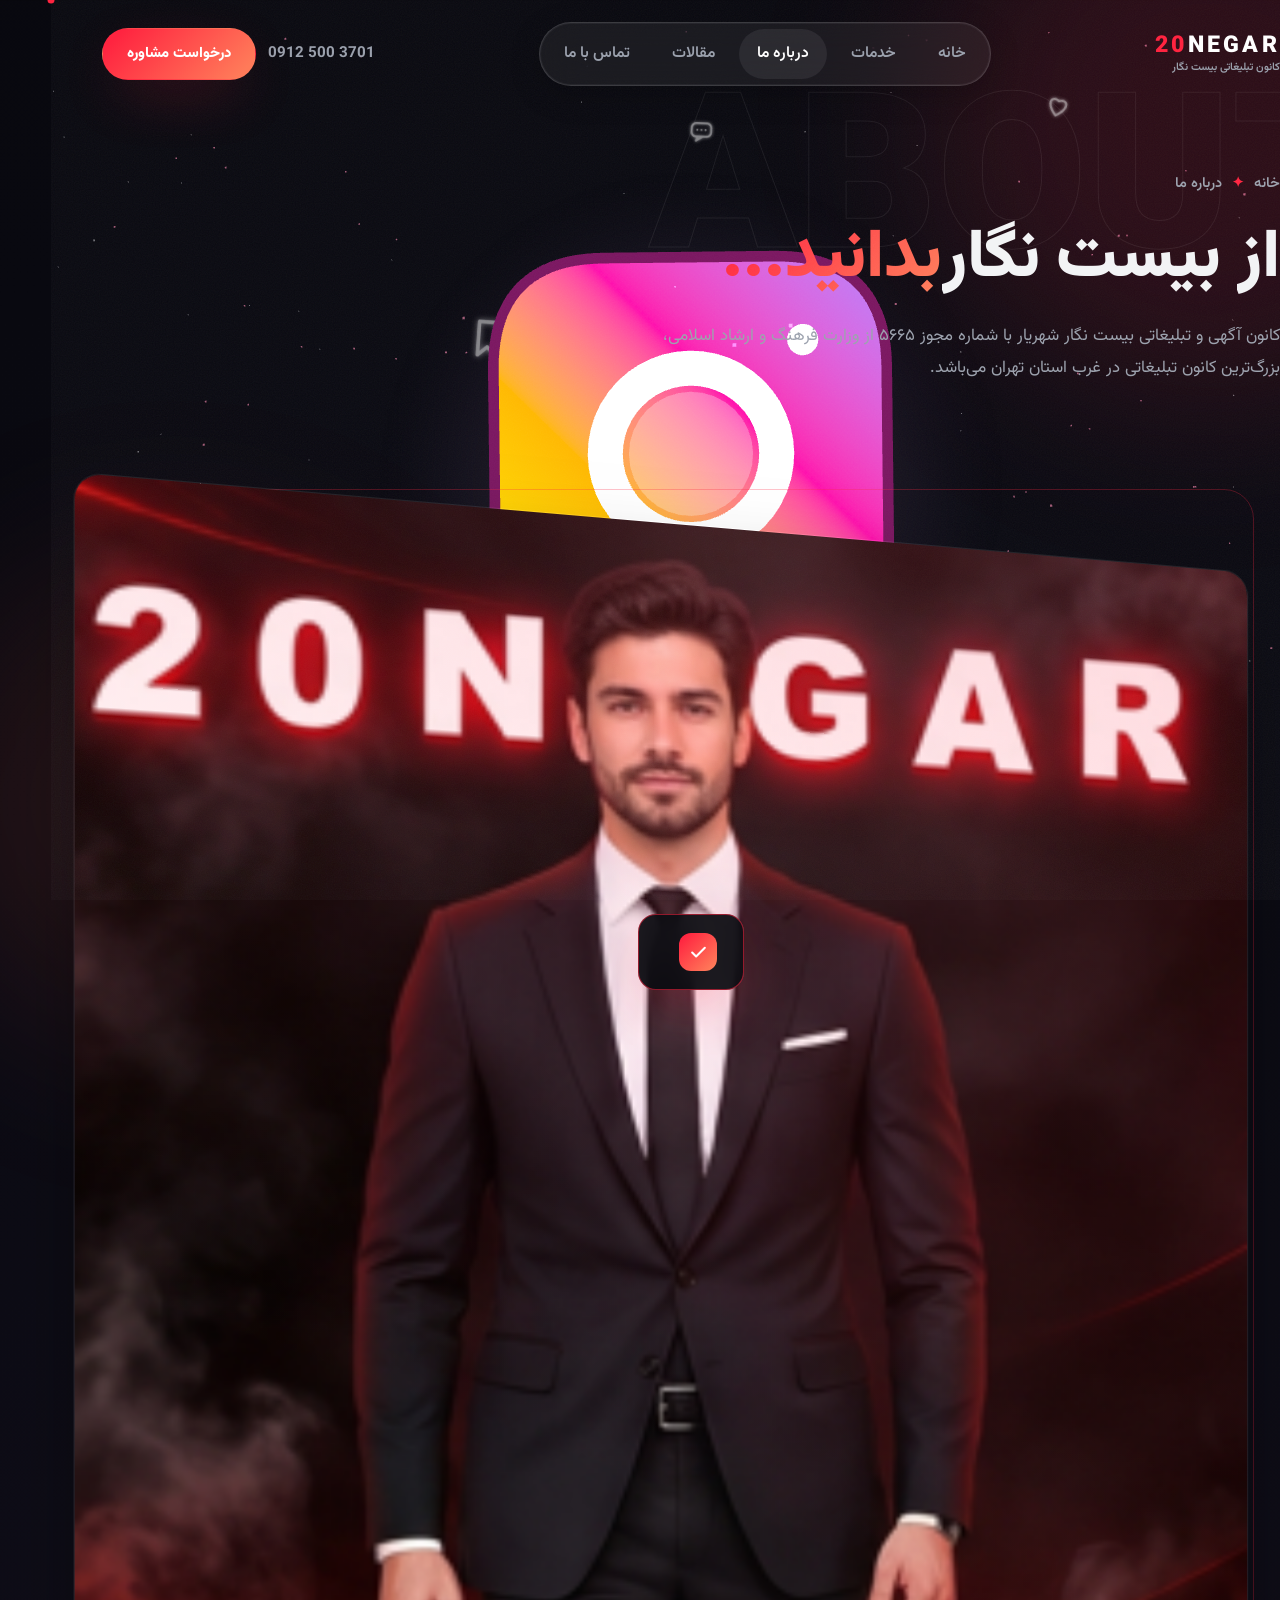
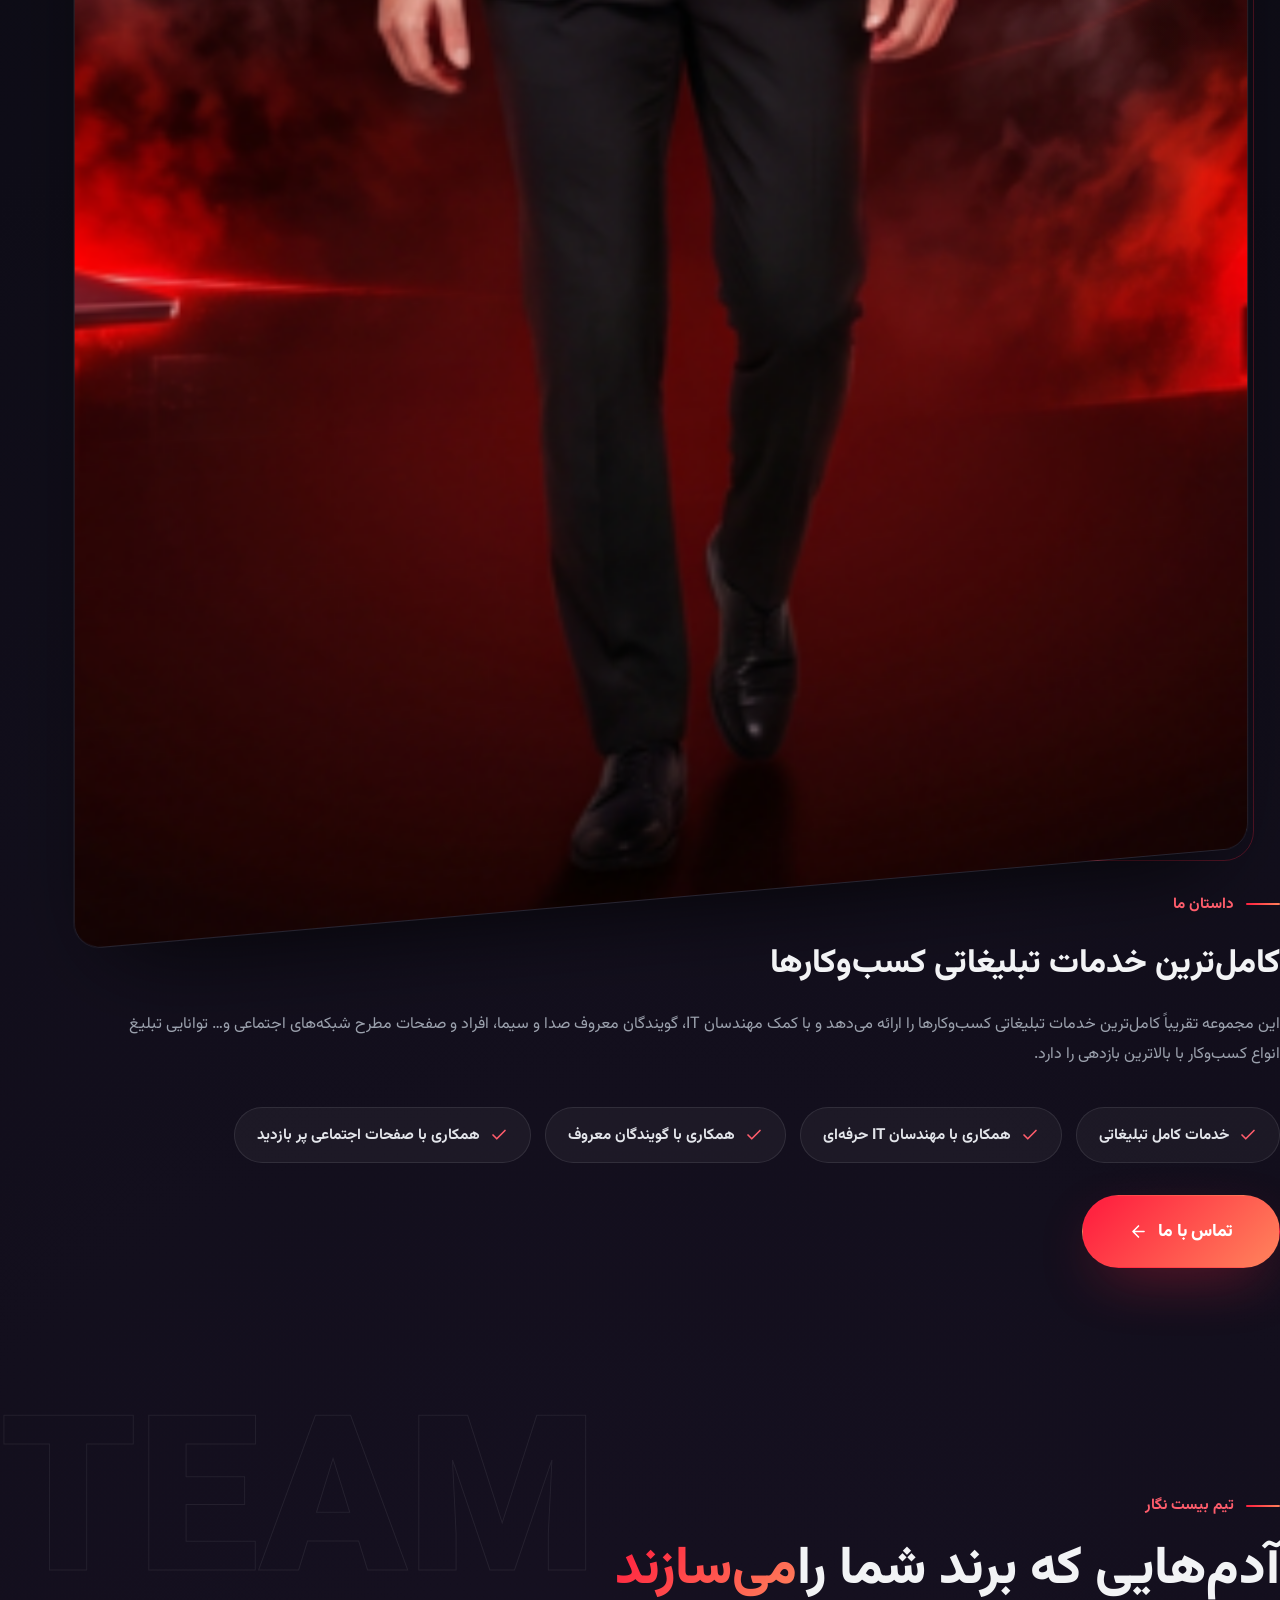
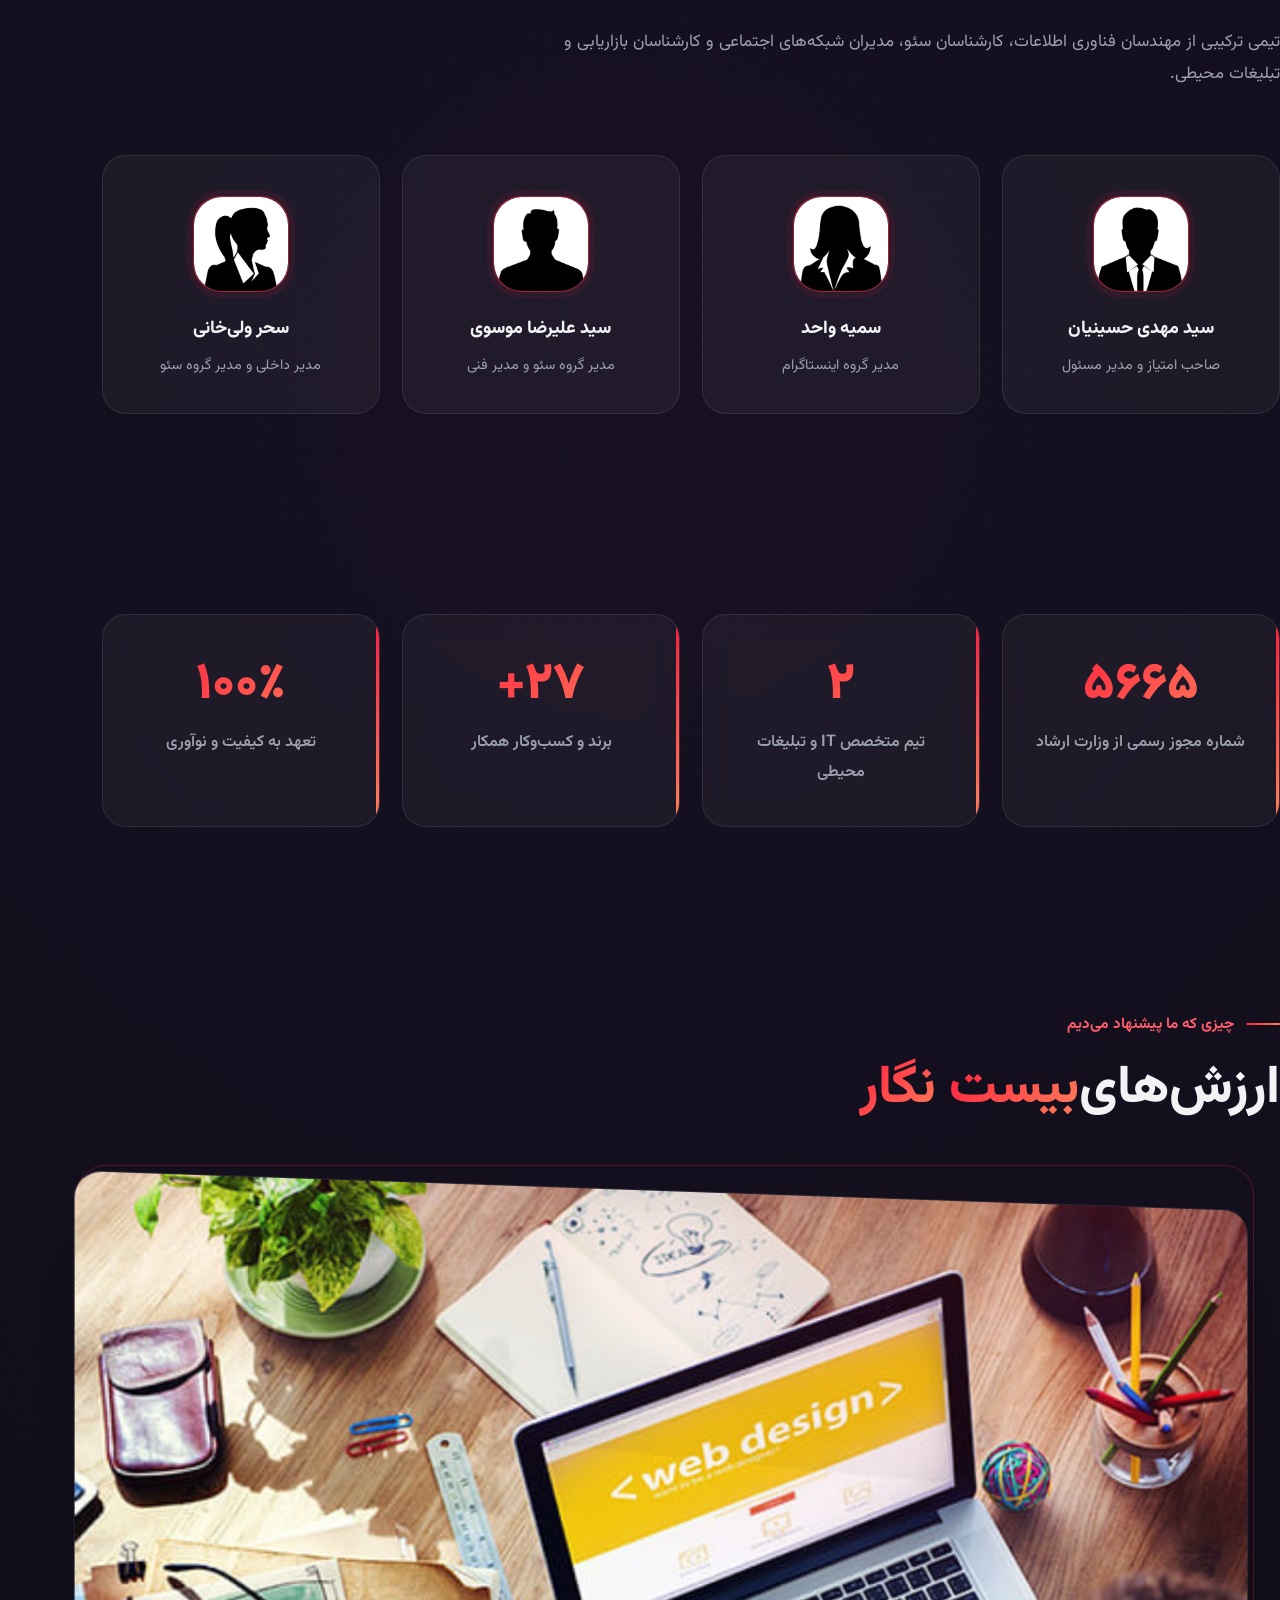
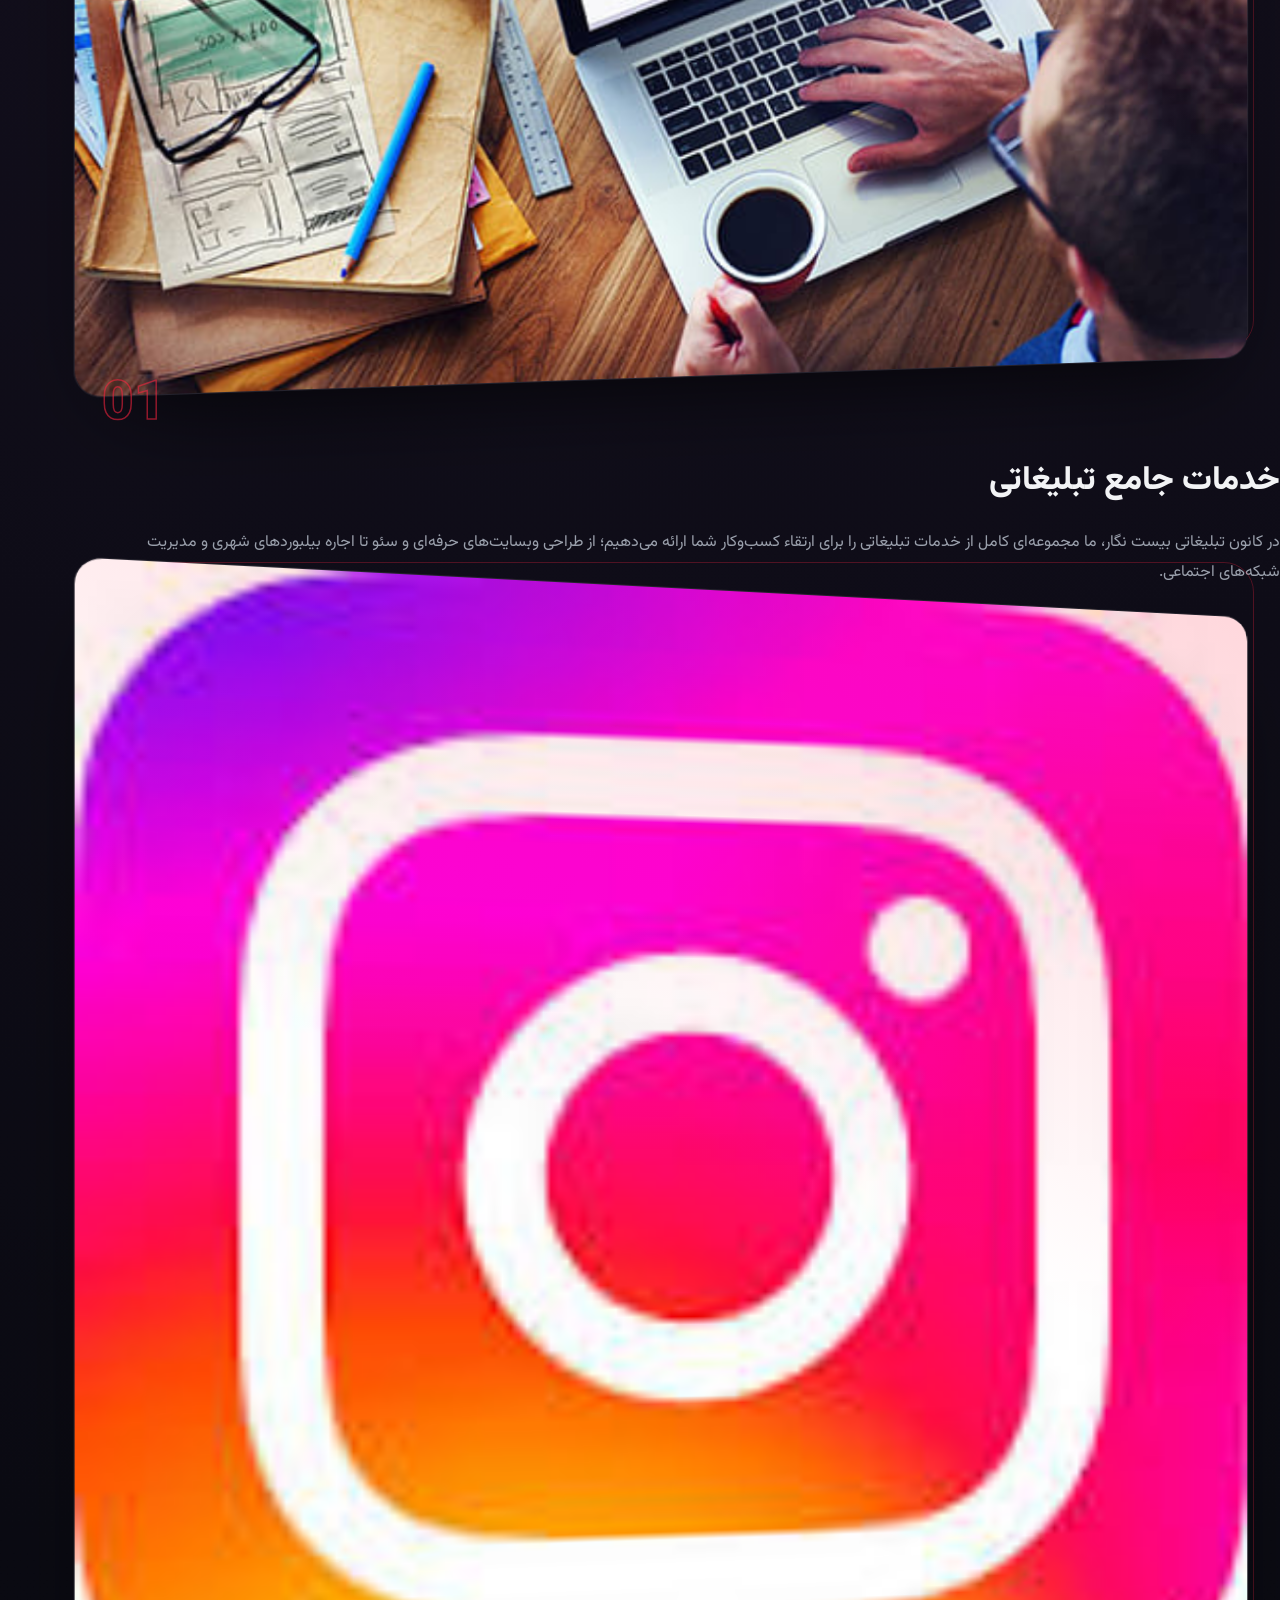
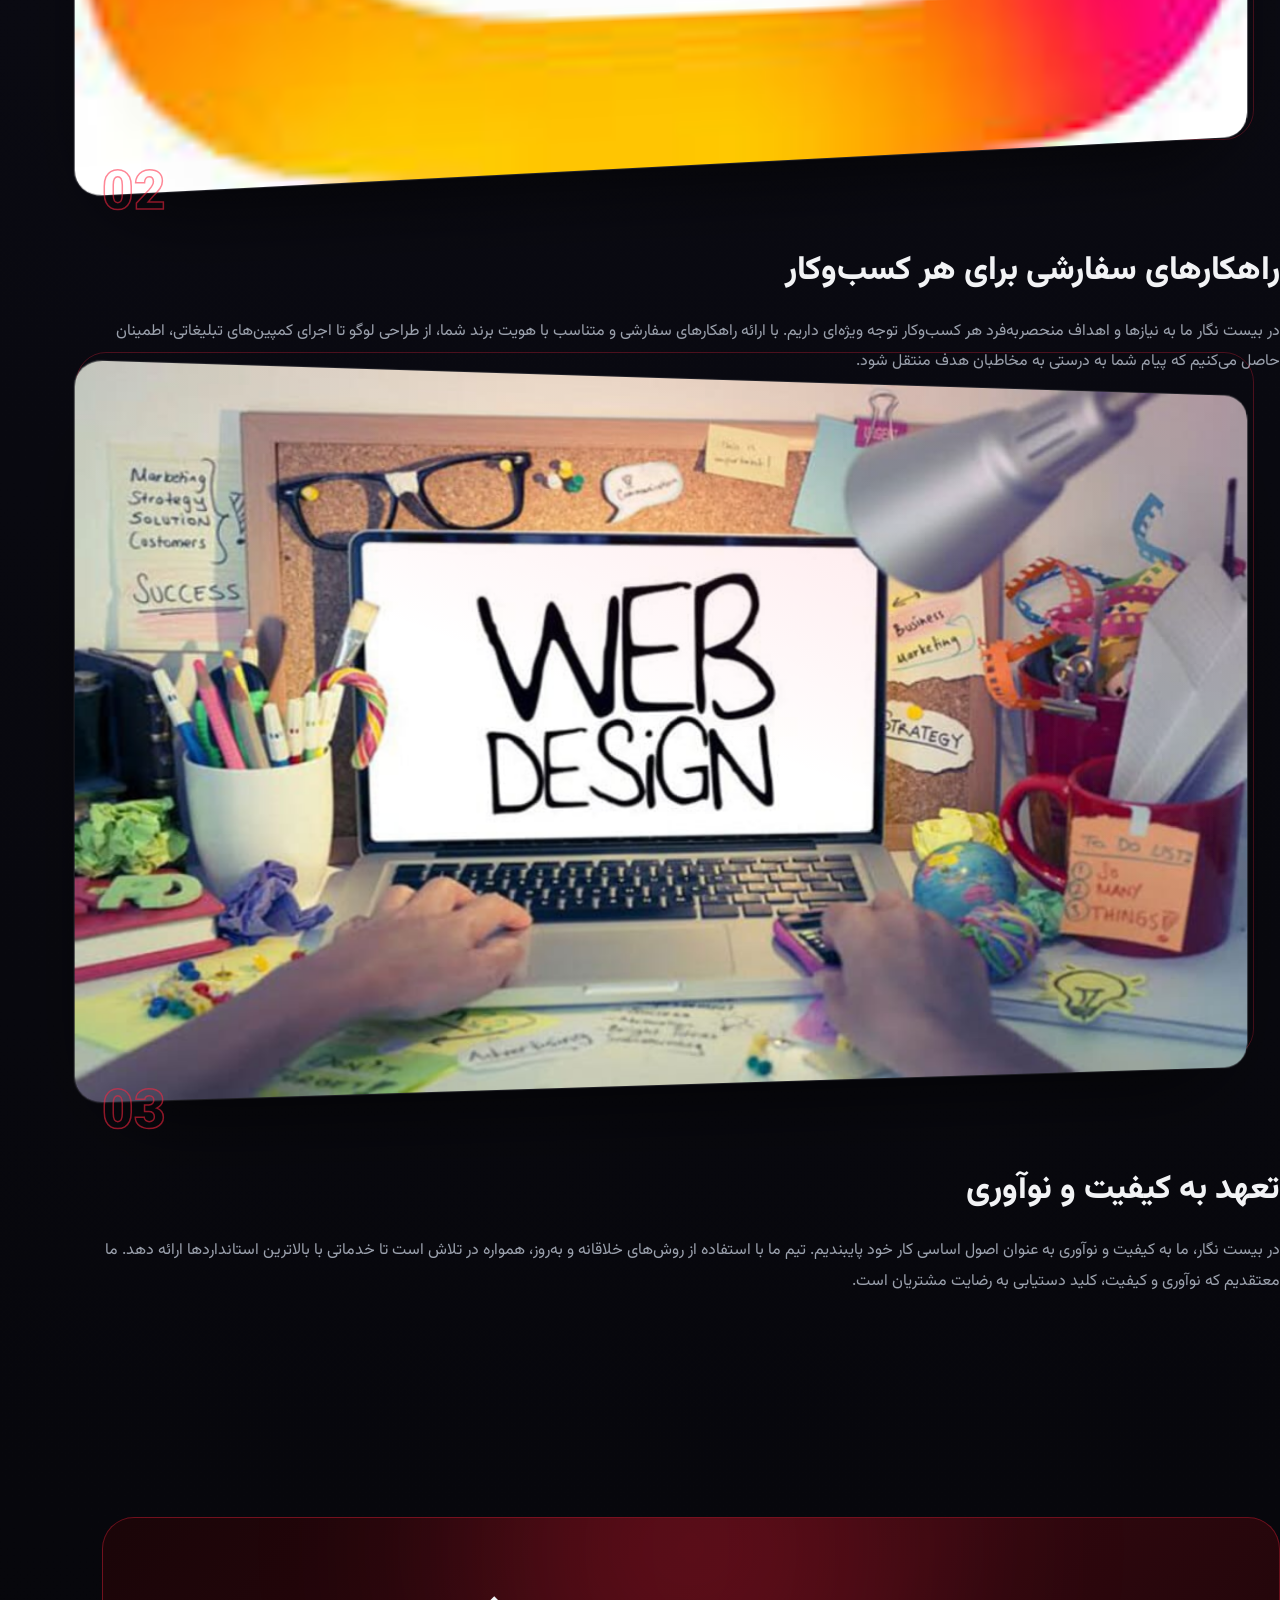
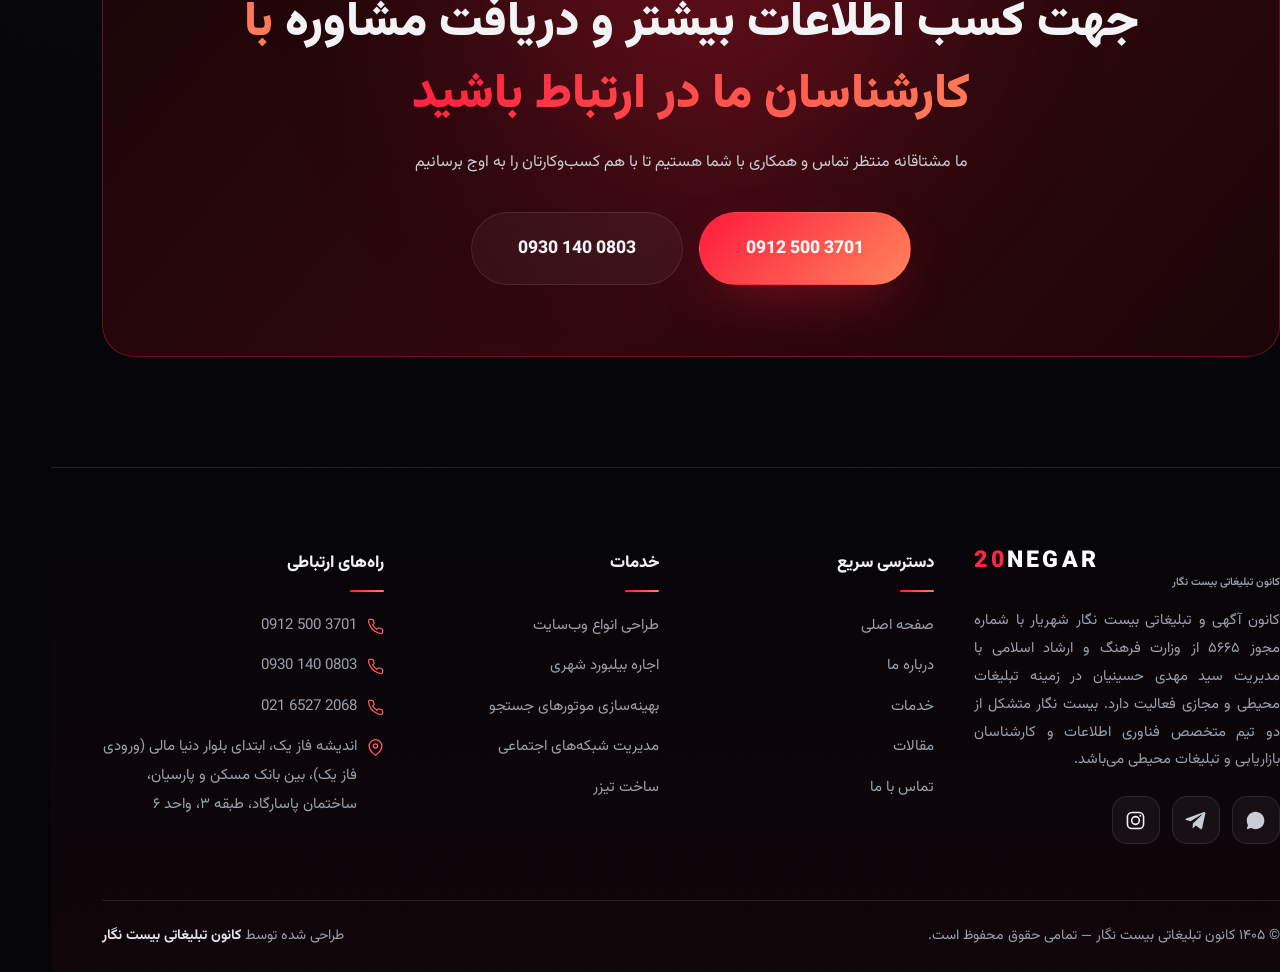
==== commit afa66347: "fix wordpress logo" ====
--- a/20NegarSite/wwwroot/about.html
+++ b/20NegarSite/wwwroot/about.html
@@ -7,7 +7,7 @@
   <meta name="description" content="آشنایی با کانون آگهی و تبلیغاتی بیست نگار شهریار؛ بزرگ‌ترین کانون تبلیغاتی غرب استان تهران با مجوز ۵۶۶۵ از وزارت فرهنگ و ارشاد اسلامی">
   <meta name="theme-color" content="#060609">
   <link rel="icon" type="image/svg+xml" href="img/favicon.svg">
-  <link rel="stylesheet" href="css/style.css">
+  <link rel="stylesheet" href="css/style.css?v=20261112b">
 </head>
 <body>
   <script>document.documentElement.classList.add('js')</script>
@@ -268,11 +268,11 @@
     <p class="t-msg"></p>
   </div>
 
-  <script src="vendor/gsap.min.js"></script>
-  <script src="vendor/ScrollTrigger.min.js"></script>
-  <script src="vendor/three.min.js"></script>
-  <script src="vendor/lenis.min.js"></script>
-  <script src="js/three-scene.js"></script>
-  <script src="js/main.js"></script>
+  <script src="vendor/gsap.min.js?v=20261112b"></script>
+  <script src="vendor/ScrollTrigger.min.js?v=20261112b"></script>
+  <script src="vendor/three.min.js?v=20261112b"></script>
+  <script src="vendor/lenis.min.js?v=20261112b"></script>
+  <script src="js/three-scene.js?v=20261112b"></script>
+  <script src="js/main.js?v=20261112b"></script>
 </body>
 </html>
--- a/20NegarSite/wwwroot/css/style.css
+++ b/20NegarSite/wwwroot/css/style.css
@@ -229,18 +229,28 @@
 .stat-num{font-size:clamp(2.2rem,4vw,3.2rem);font-weight:900;background:var(--grad);-webkit-background-clip:text;background-clip:text;color:transparent;line-height:1.3}
 .stat-label{color:var(--muted);font-weight:600;margin-top:8px}
 
-.why-row{display:grid;grid-template-columns:1fr 1fr;gap:60px;align-items:center;padding:56px 0}
-.why-row:nth-child(even) .why-media{order:2}
+.why-card{position:relative;margin:34px 0;z-index:1}
+.why-card:nth-child(2){z-index:2}
+.why-card:nth-child(3){z-index:3}
+.why-card-in{display:grid;grid-template-columns:1fr 1fr;gap:56px;align-items:center;width:min(880px,100%);background:var(--surface);border:1px solid var(--line);border-radius:28px;padding:36px 40px;backdrop-filter:blur(14px);box-shadow:0 40px 90px -40px rgba(0,0,0,.85)}
 .why-media{position:relative;perspective:1200px}
 .why-img{position:relative;border-radius:26px;overflow:hidden;border:1px solid var(--line);box-shadow:0 40px 90px -40px rgba(0,0,0,.85);transform:rotateY(6deg)}
-.why-row:nth-child(even) .why-img{transform:rotateY(-6deg)}
+.why-card:nth-child(even) .why-img{transform:rotateY(-6deg)}
 .why-img img{width:100%}
 .why-img::after{content:'';position:absolute;inset:0;background:linear-gradient(200deg,rgba(255,36,64,.18),transparent 50%)}
 .why-frame{position:absolute;inset:-26px 26px 26px -26px;border:1px solid rgba(255,36,64,.28);border-radius:30px;pointer-events:none}
-.why-row:nth-child(even) .why-frame{inset:26px -26px 26px 26px}
+.why-card:nth-child(even) .why-frame{inset:26px -26px 26px 26px}
 .why-txt .idx{font-size:3.4rem;font-weight:900;color:transparent;-webkit-text-stroke:1.5px rgba(255,36,64,.55);line-height:1.1}
 .why-txt h3{font-size:clamp(1.5rem,2.6vw,2.1rem);font-weight:800;margin:14px 0 14px}
 .why-txt p{color:var(--muted)}
+@media (min-width:881px){
+  .why{padding-top:90px}
+  .js .why-stack{position:relative;height:min(52vh,560px);min-height:320px}
+  .js .why-card{position:absolute;inset:0;margin:0;display:grid;place-items:center;will-change:transform}
+}
+@media (max-width:880px){
+  .why-card-in{grid-template-columns:1fr;gap:26px;padding:24px}
+}
 
 .clients{padding:80px 0}
 .clients-marquee{position:relative;overflow:hidden;direction:ltr;-webkit-mask-image:linear-gradient(90deg,transparent,#000 12%,#000 88%,transparent);mask-image:linear-gradient(90deg,transparent,#000 12%,#000 88%,transparent)}
@@ -384,8 +394,7 @@
   .nav-links,.nav-phone{display:none}
   .burger{display:flex}
   .hero-right{width:360px}
-  .svc-detail,.why-row{grid-template-columns:1fr;gap:36px}
-  .svc-detail:nth-child(even) .svc-detail-media,.why-row:nth-child(even) .why-media{order:0}
+  .svc-detail{grid-template-columns:1fr;gap:36px}
 }
 @media (max-width:880px){
   .hero{padding-top:120px}
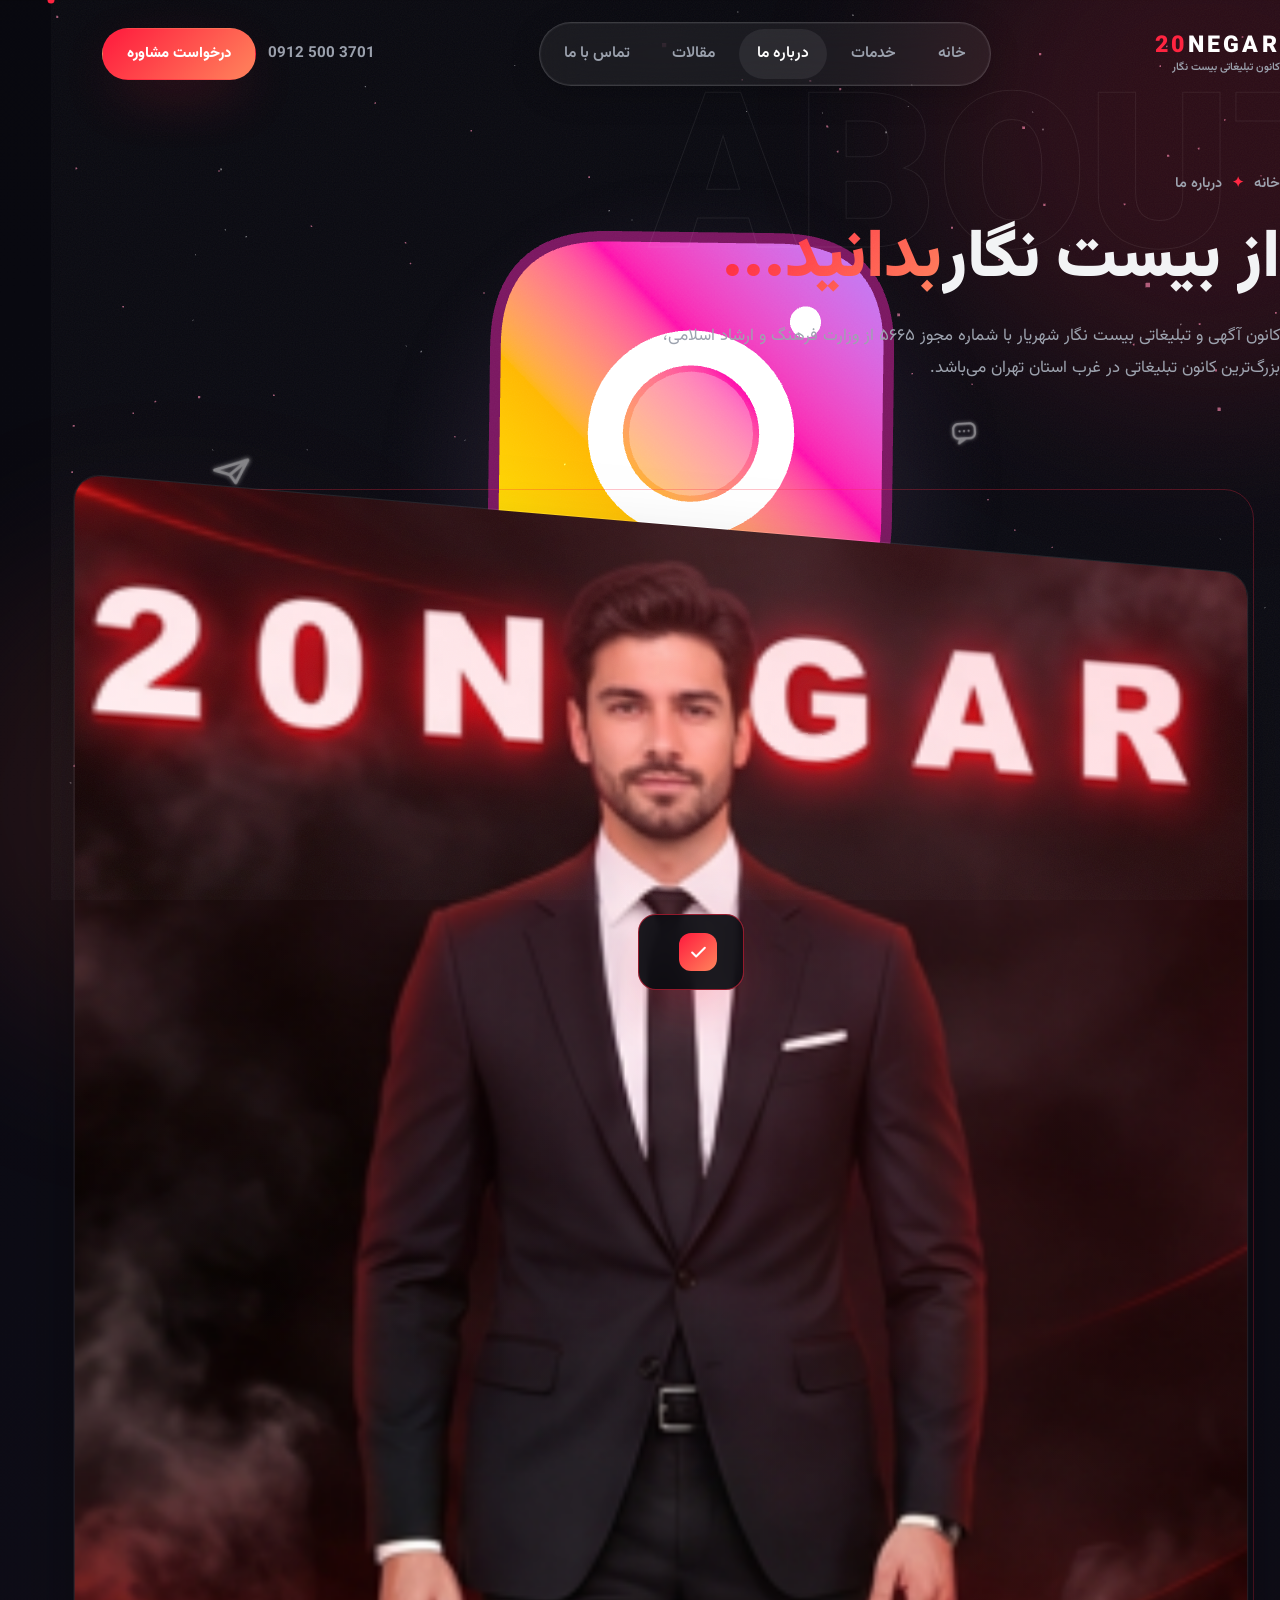
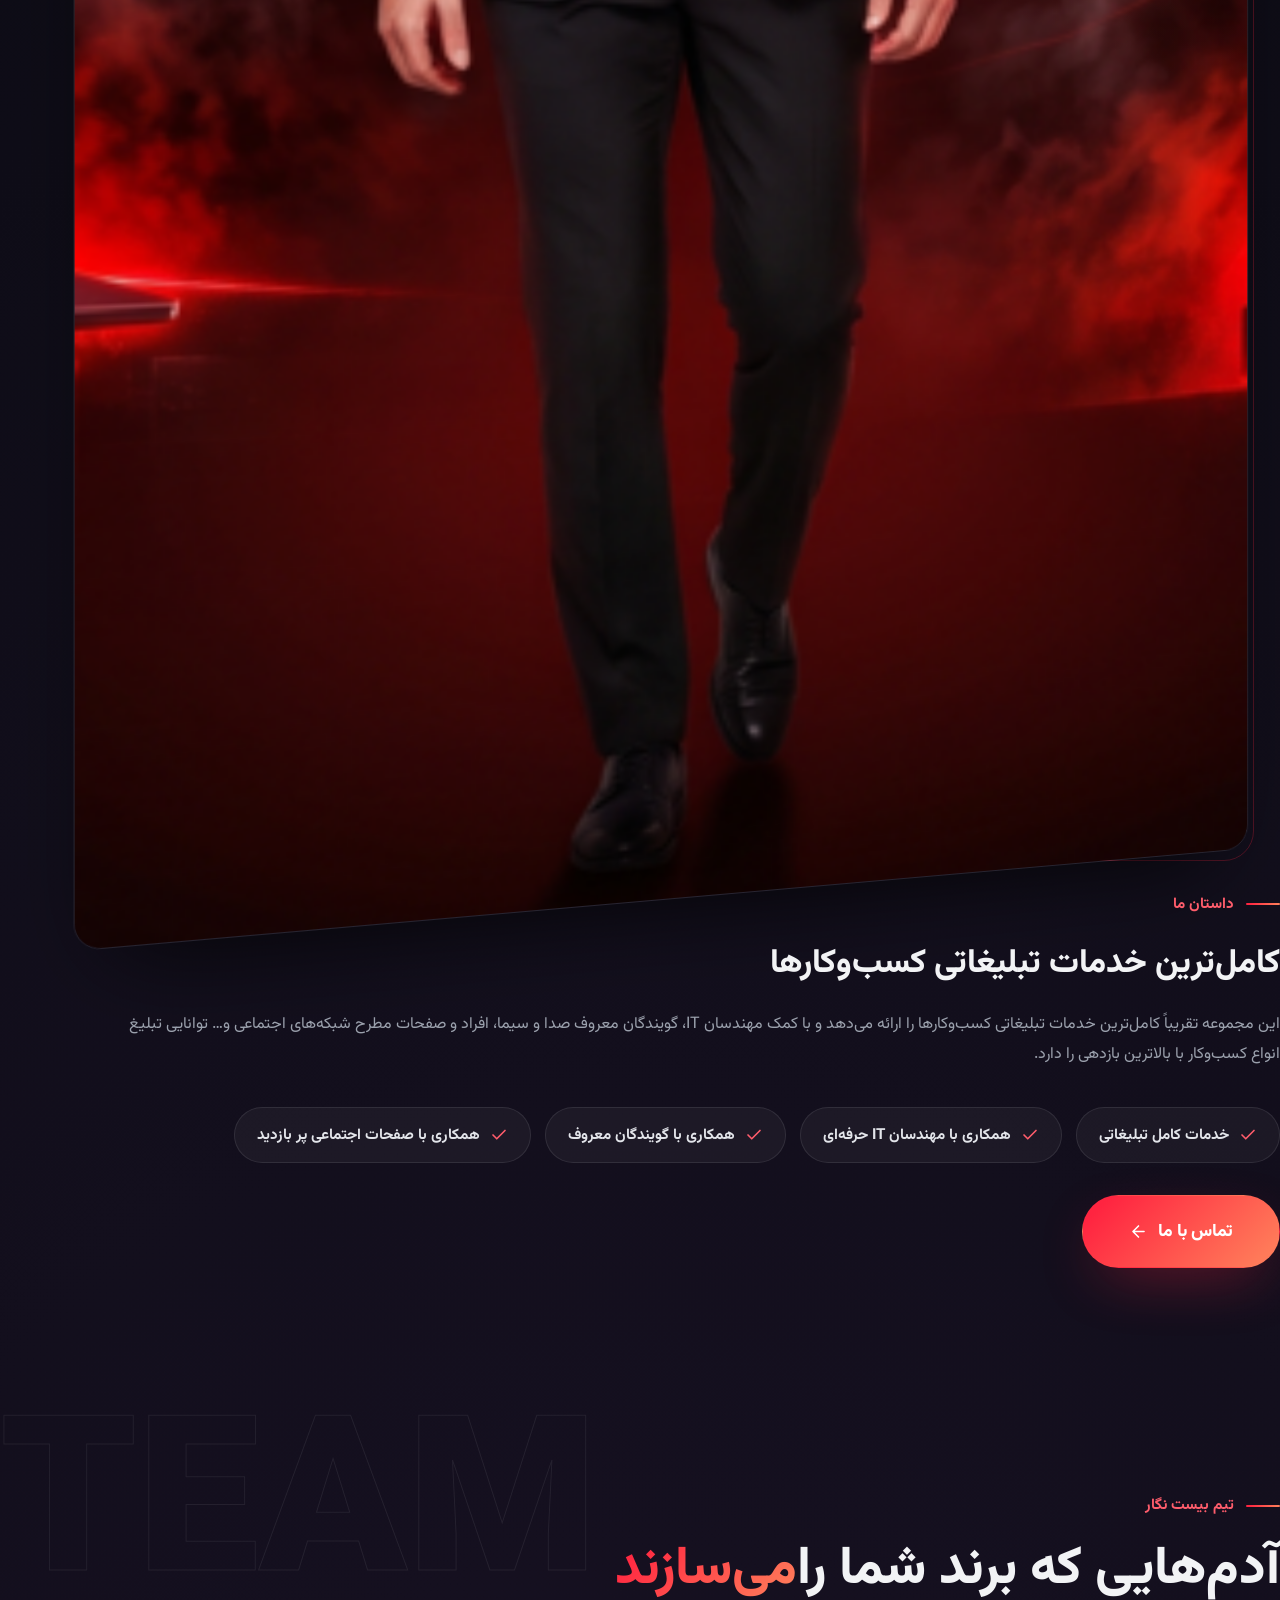
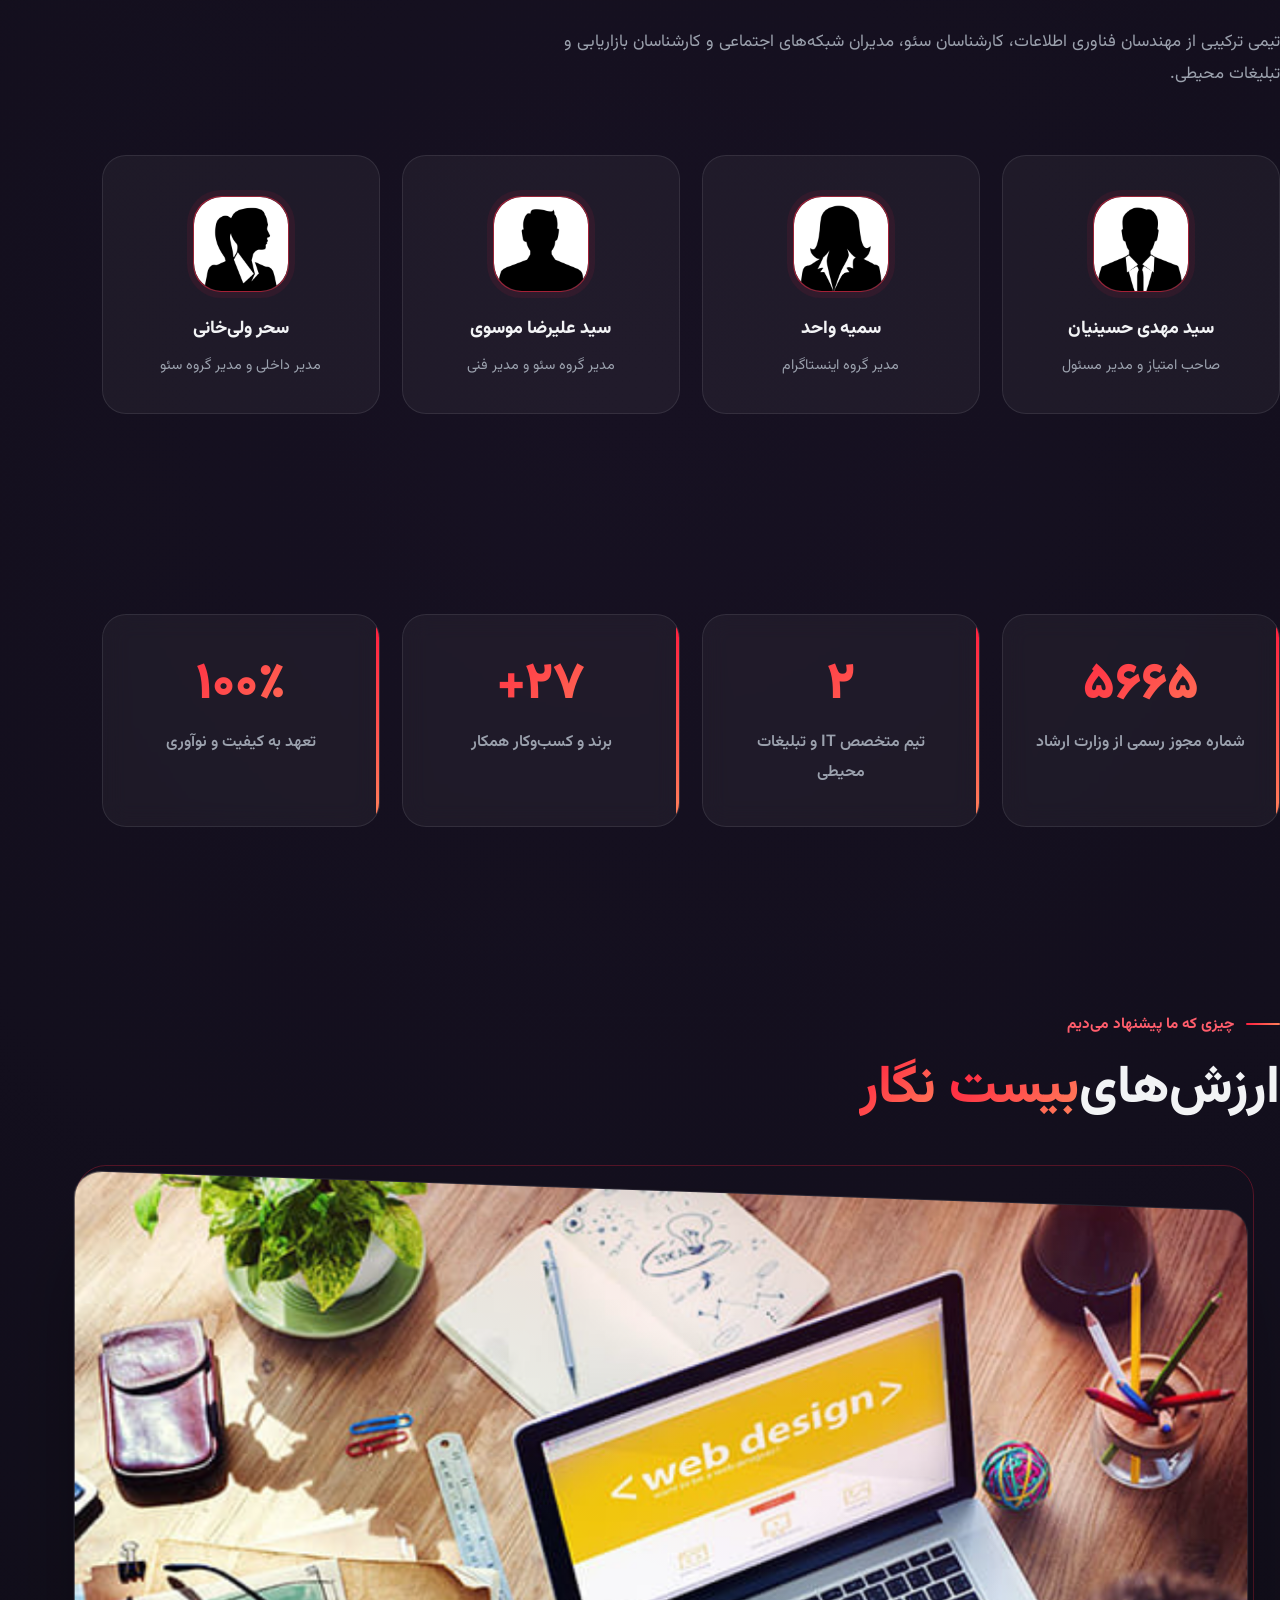
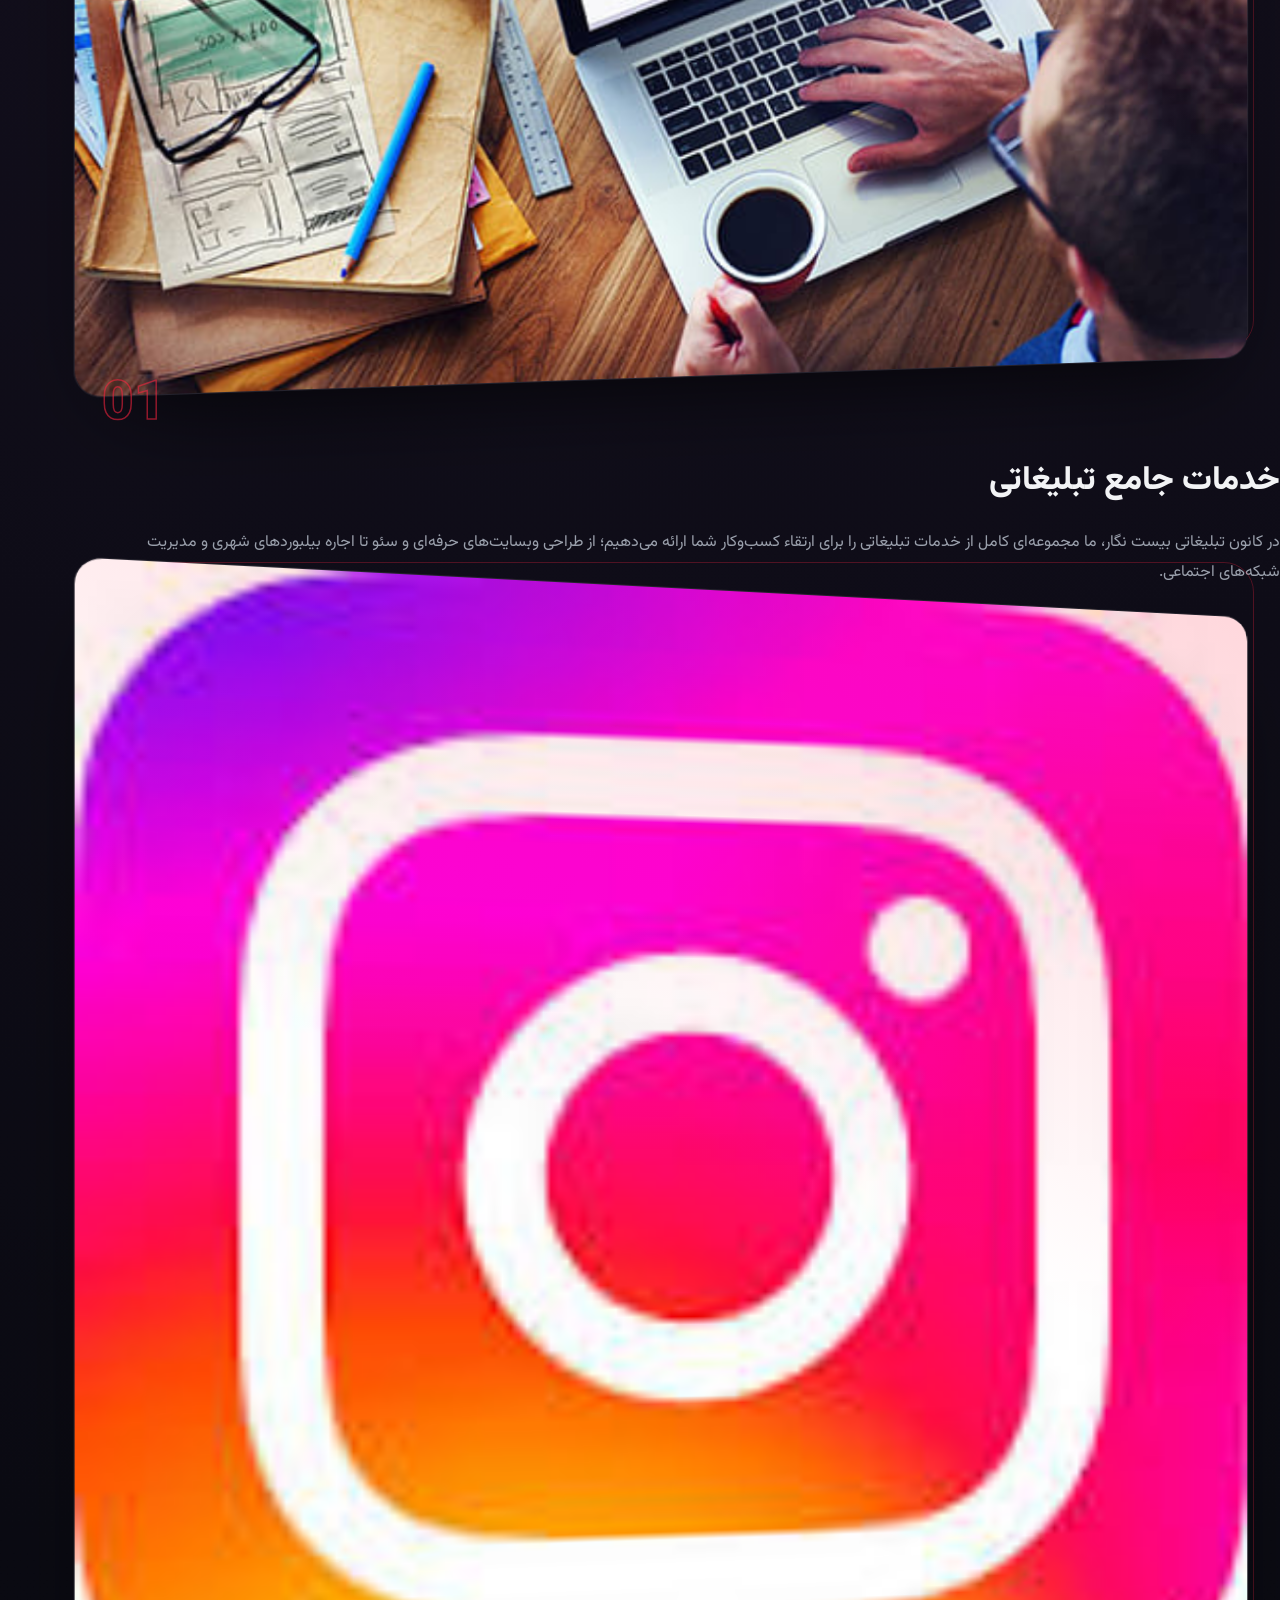
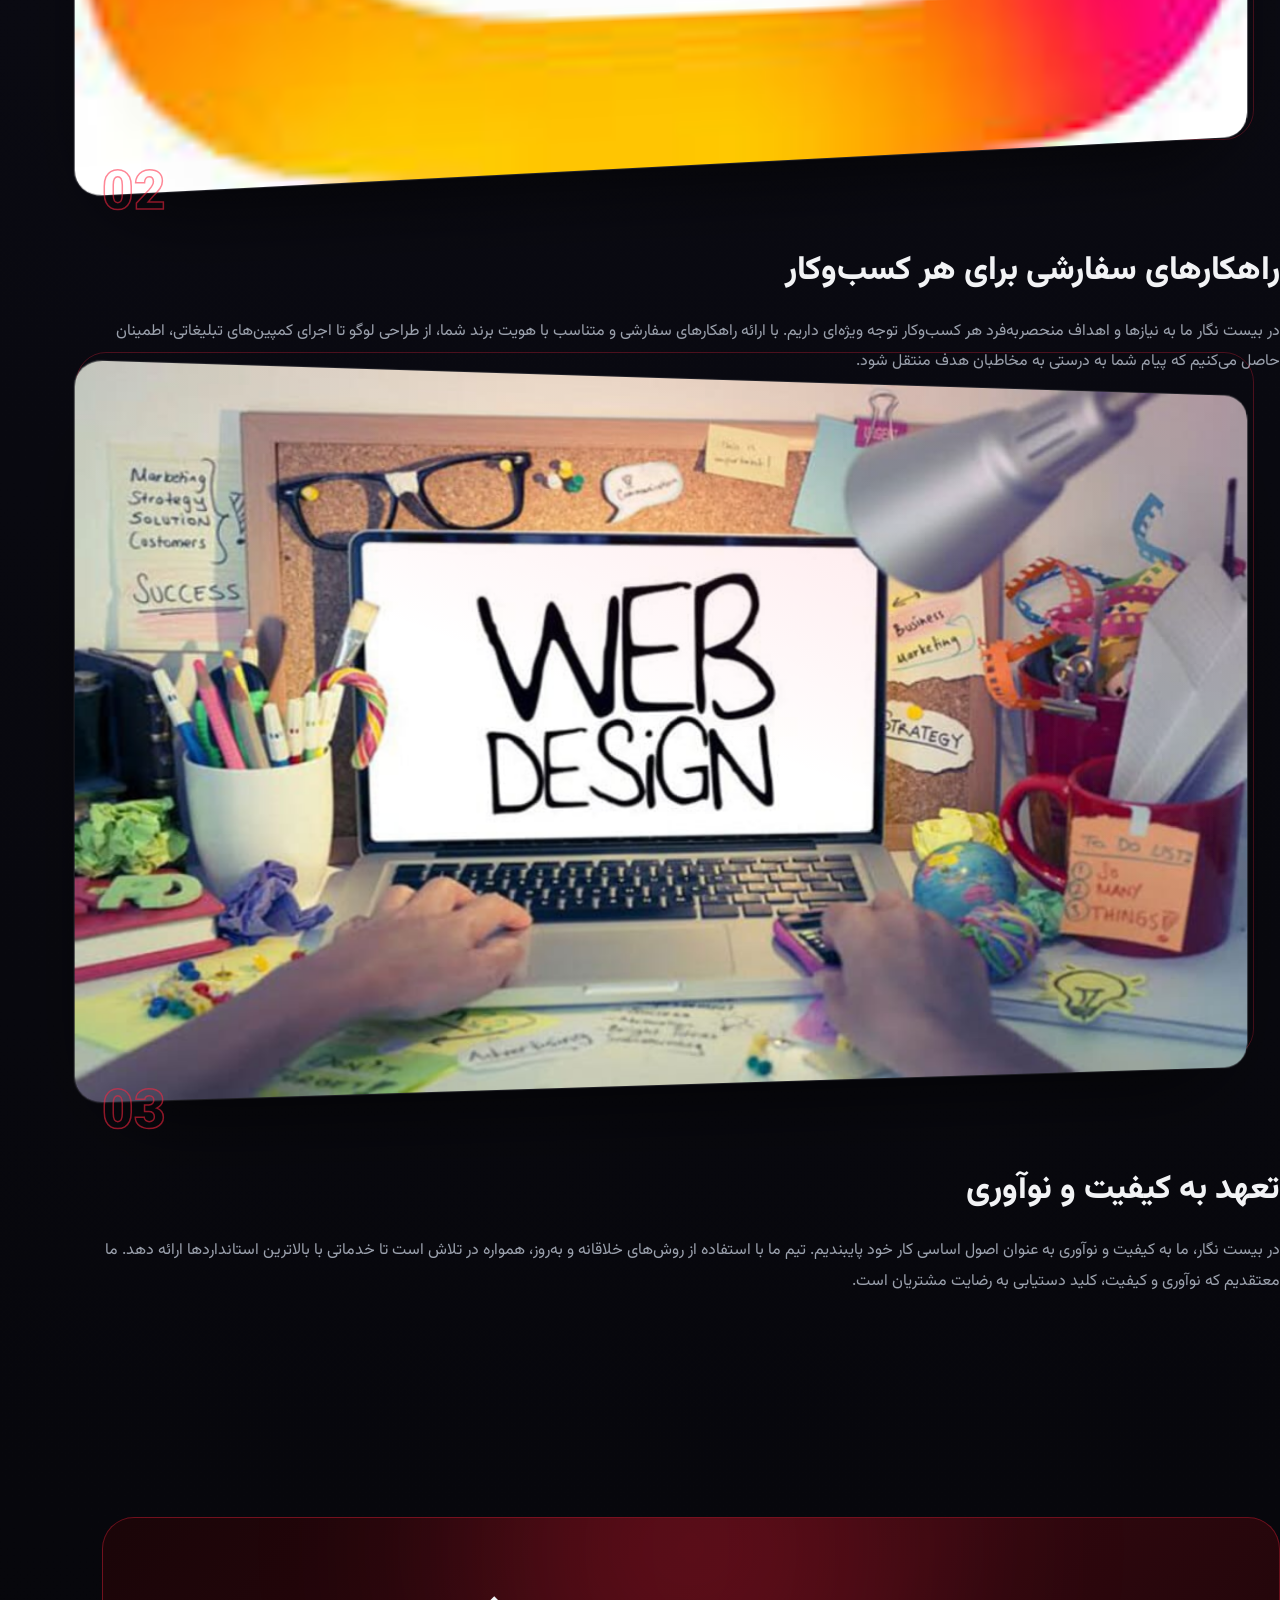
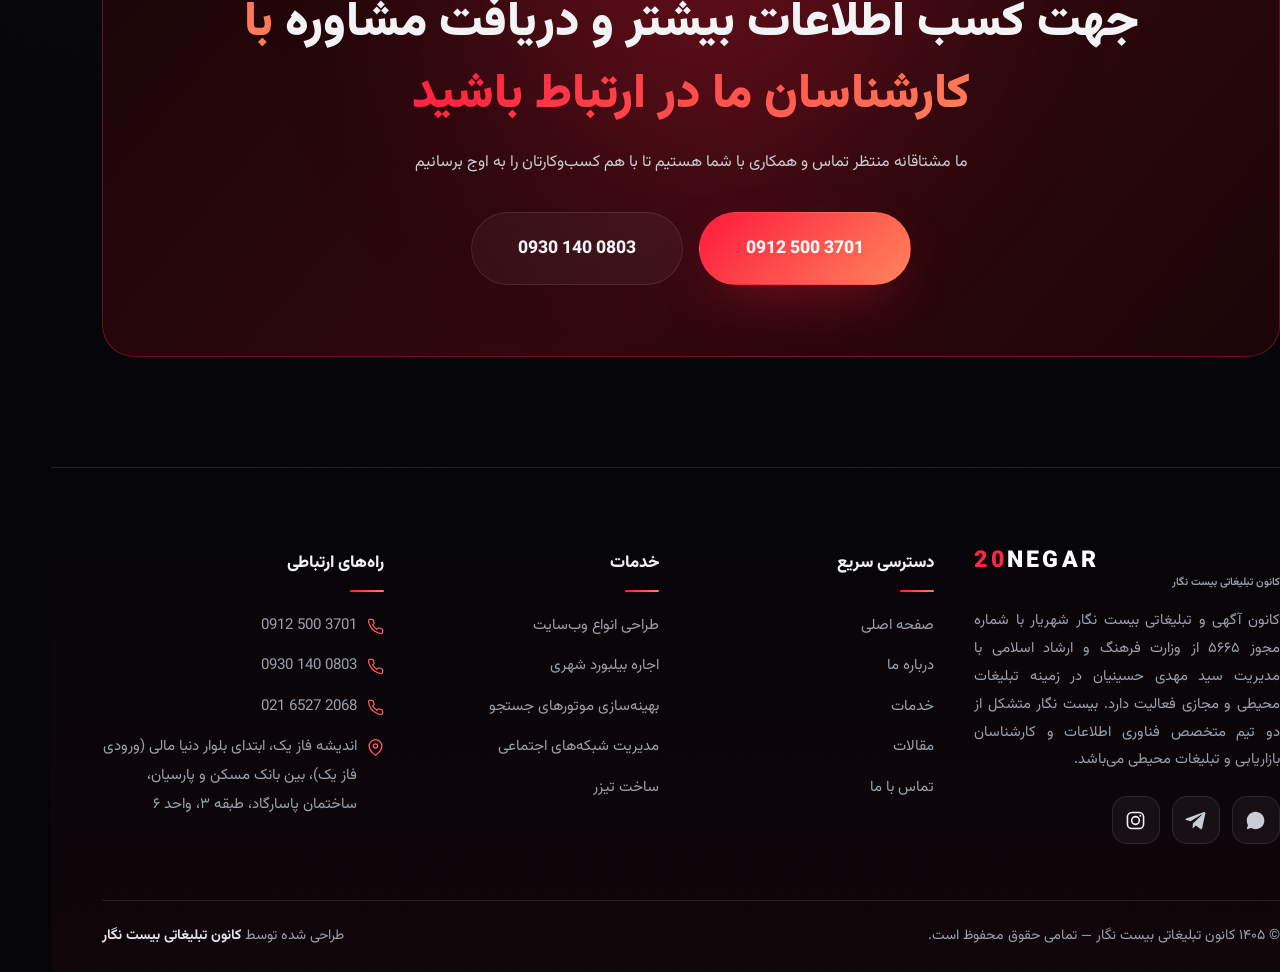
==== commit 93fb6337: "add bilboard" ====
--- a/20NegarSite/wwwroot/about.html
+++ b/20NegarSite/wwwroot/about.html
@@ -7,7 +7,7 @@
   <meta name="description" content="آشنایی با کانون آگهی و تبلیغاتی بیست نگار شهریار؛ بزرگ‌ترین کانون تبلیغاتی غرب استان تهران با مجوز ۵۶۶۵ از وزارت فرهنگ و ارشاد اسلامی">
   <meta name="theme-color" content="#060609">
   <link rel="icon" type="image/svg+xml" href="img/favicon.svg">
-  <link rel="stylesheet" href="css/style.css?v=20261112b">
+  <link rel="stylesheet" href="css/style.css?v=20261112d">
 </head>
 <body>
   <script>document.documentElement.classList.add('js')</script>
@@ -268,11 +268,11 @@
     <p class="t-msg"></p>
   </div>
 
-  <script src="vendor/gsap.min.js?v=20261112b"></script>
-  <script src="vendor/ScrollTrigger.min.js?v=20261112b"></script>
-  <script src="vendor/three.min.js?v=20261112b"></script>
-  <script src="vendor/lenis.min.js?v=20261112b"></script>
-  <script src="js/three-scene.js?v=20261112b"></script>
-  <script src="js/main.js?v=20261112b"></script>
+  <script src="vendor/gsap.min.js?v=20261112d"></script>
+  <script src="vendor/ScrollTrigger.min.js?v=20261112d"></script>
+  <script src="vendor/three.min.js?v=20261112d"></script>
+  <script src="vendor/lenis.min.js?v=20261112d"></script>
+  <script src="js/three-scene.js?v=20261112d"></script>
+  <script src="js/main.js?v=20261112d"></script>
 </body>
 </html>
--- a/20NegarSite/wwwroot/css/style.css
+++ b/20NegarSite/wwwroot/css/style.css
@@ -27,6 +27,7 @@
 
 body.theme-instagram{--bg-inner:#3a1152;--bg-mid:#190a31;--bg-outer:#070410}
 body.theme-wordpress{--bg-inner:#0d3a5c;--bg-mid:#07203a;--bg-outer:#03070d}
+body.theme-billboard{--bg-inner:#420c18;--bg-mid:#20050d;--bg-outer:#0b0205}
 
 *,*::before,*::after{margin:0;padding:0;box-sizing:border-box}
 html{scrollbar-width:thin;scrollbar-color:#2a0d14 #0a0a0f}
@@ -136,7 +137,7 @@
 .mmenu-meta{margin-top:6vh;color:var(--muted);display:flex;flex-direction:column;gap:6px}
 
 .hero{min-height:100svh;display:flex;align-items:center;padding:150px 0 60px;overflow:hidden}
-.hero-content{display:flex;justify-content:space-between;align-items:stretch;width:100%;position:relative}
+.hero-content{display:flex;justify-content:space-between;align-items:stretch;width:100%;position:relative;padding-inline:clamp(18px,3.5vw,64px)}
 .hero-left{display:flex;flex-direction:column;padding:2rem 0;gap:1.6rem;z-index:5;max-width:580px}
 .hero-chip{display:inline-flex;align-items:center;gap:10px;background:var(--surface);border:1px solid var(--line);backdrop-filter:blur(12px);padding:9px 18px;border-radius:99px;font-size:.88rem;font-weight:600;color:var(--muted);width:fit-content}
 .hero-chip b{color:var(--red-soft)}
@@ -155,7 +156,7 @@
 .award-subtitle{font-size:.85rem;font-weight:700}
 .hero-right{display:flex;flex-direction:column;justify-content:space-between;align-items:flex-end;text-align:right;padding:2rem 0;z-index:5;width:430px;pointer-events:none}
 .product-carousel{display:flex;flex-direction:column;gap:1.4rem;align-items:flex-end;pointer-events:auto}
-.carousel-cards{display:flex;gap:1rem}
+.carousel-cards{display:flex;gap:.8rem}
 .card{background:var(--surface);border:1px solid var(--line);padding:1rem;padding-top:4.2rem;border-radius:28px;display:flex;flex-direction:column;align-items:center;gap:1rem;transition:all .4s cubic-bezier(.175,.885,.32,1.275);width:135px;position:relative;backdrop-filter:blur(10px);text-align:center}
 .card:hover{background:rgba(255,255,255,.12);border-color:rgba(255,255,255,.4)}
 .card.active{border-color:#fbcfe8}
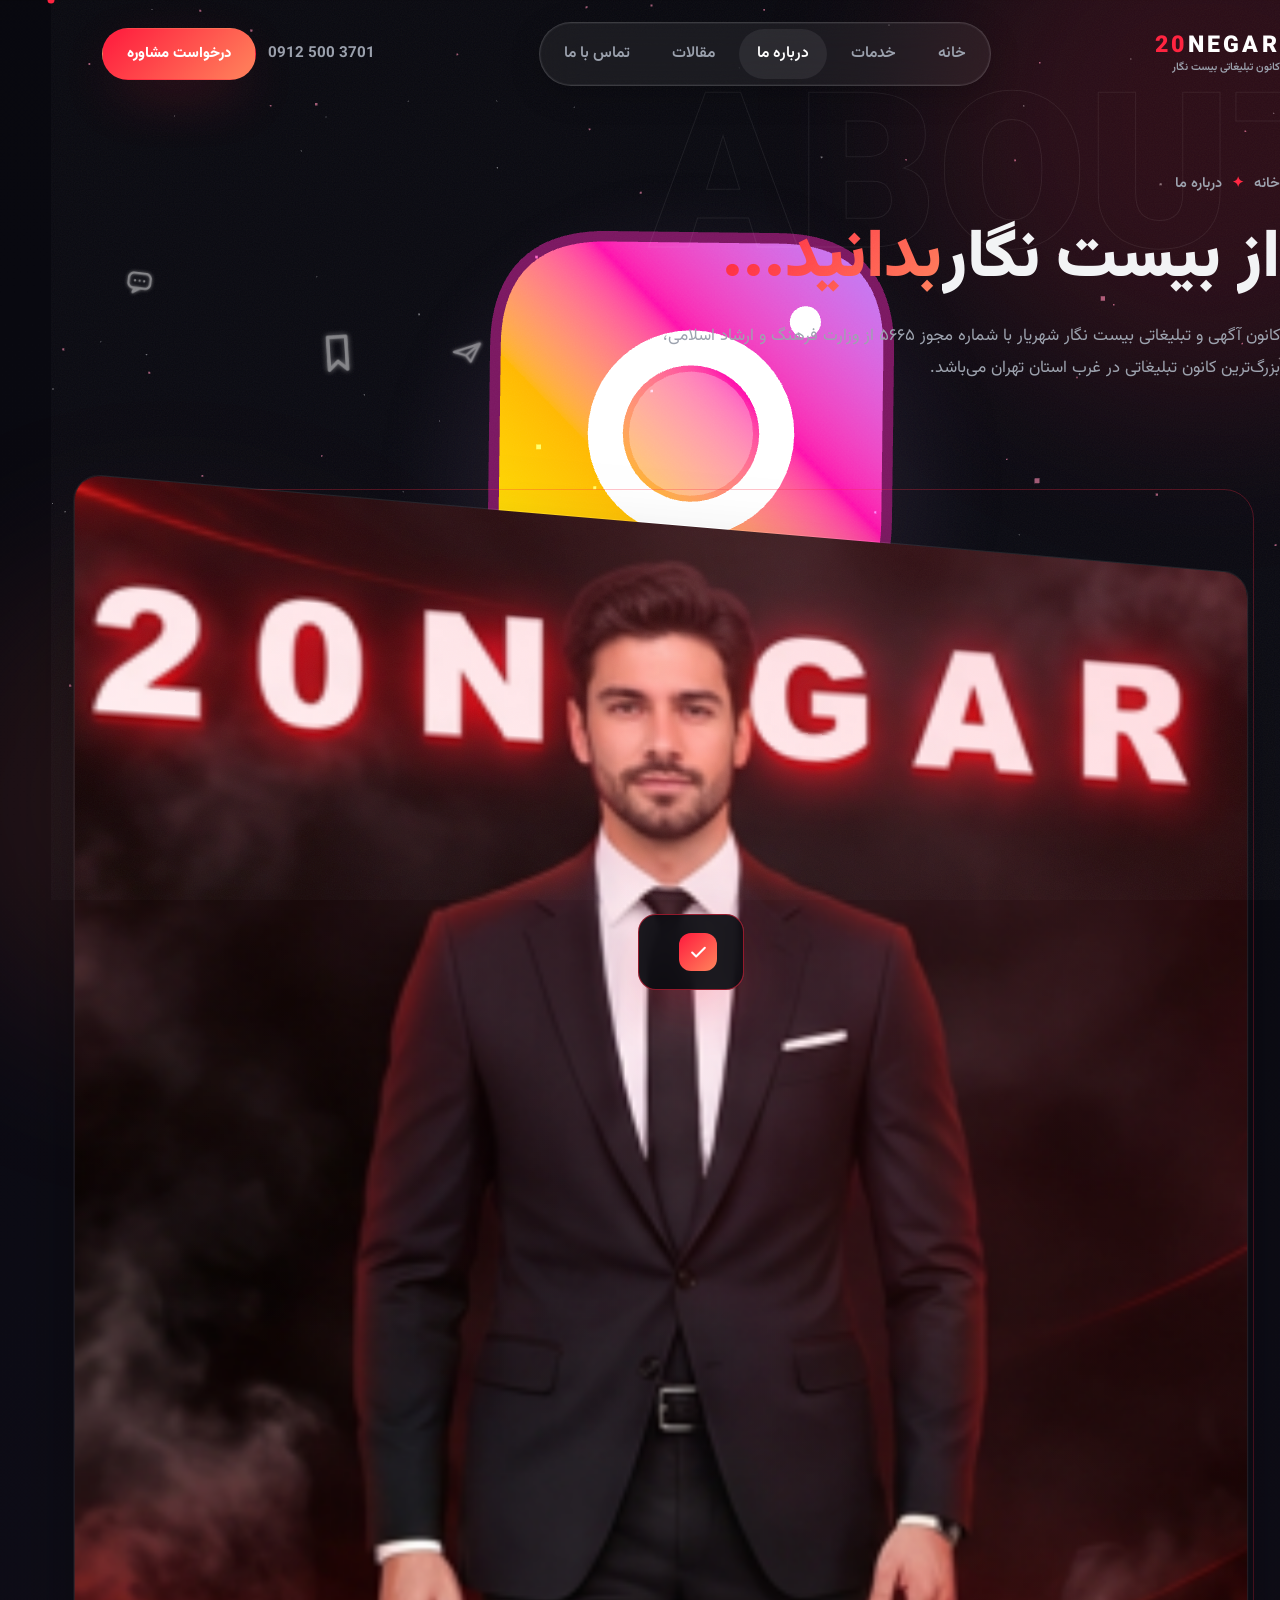
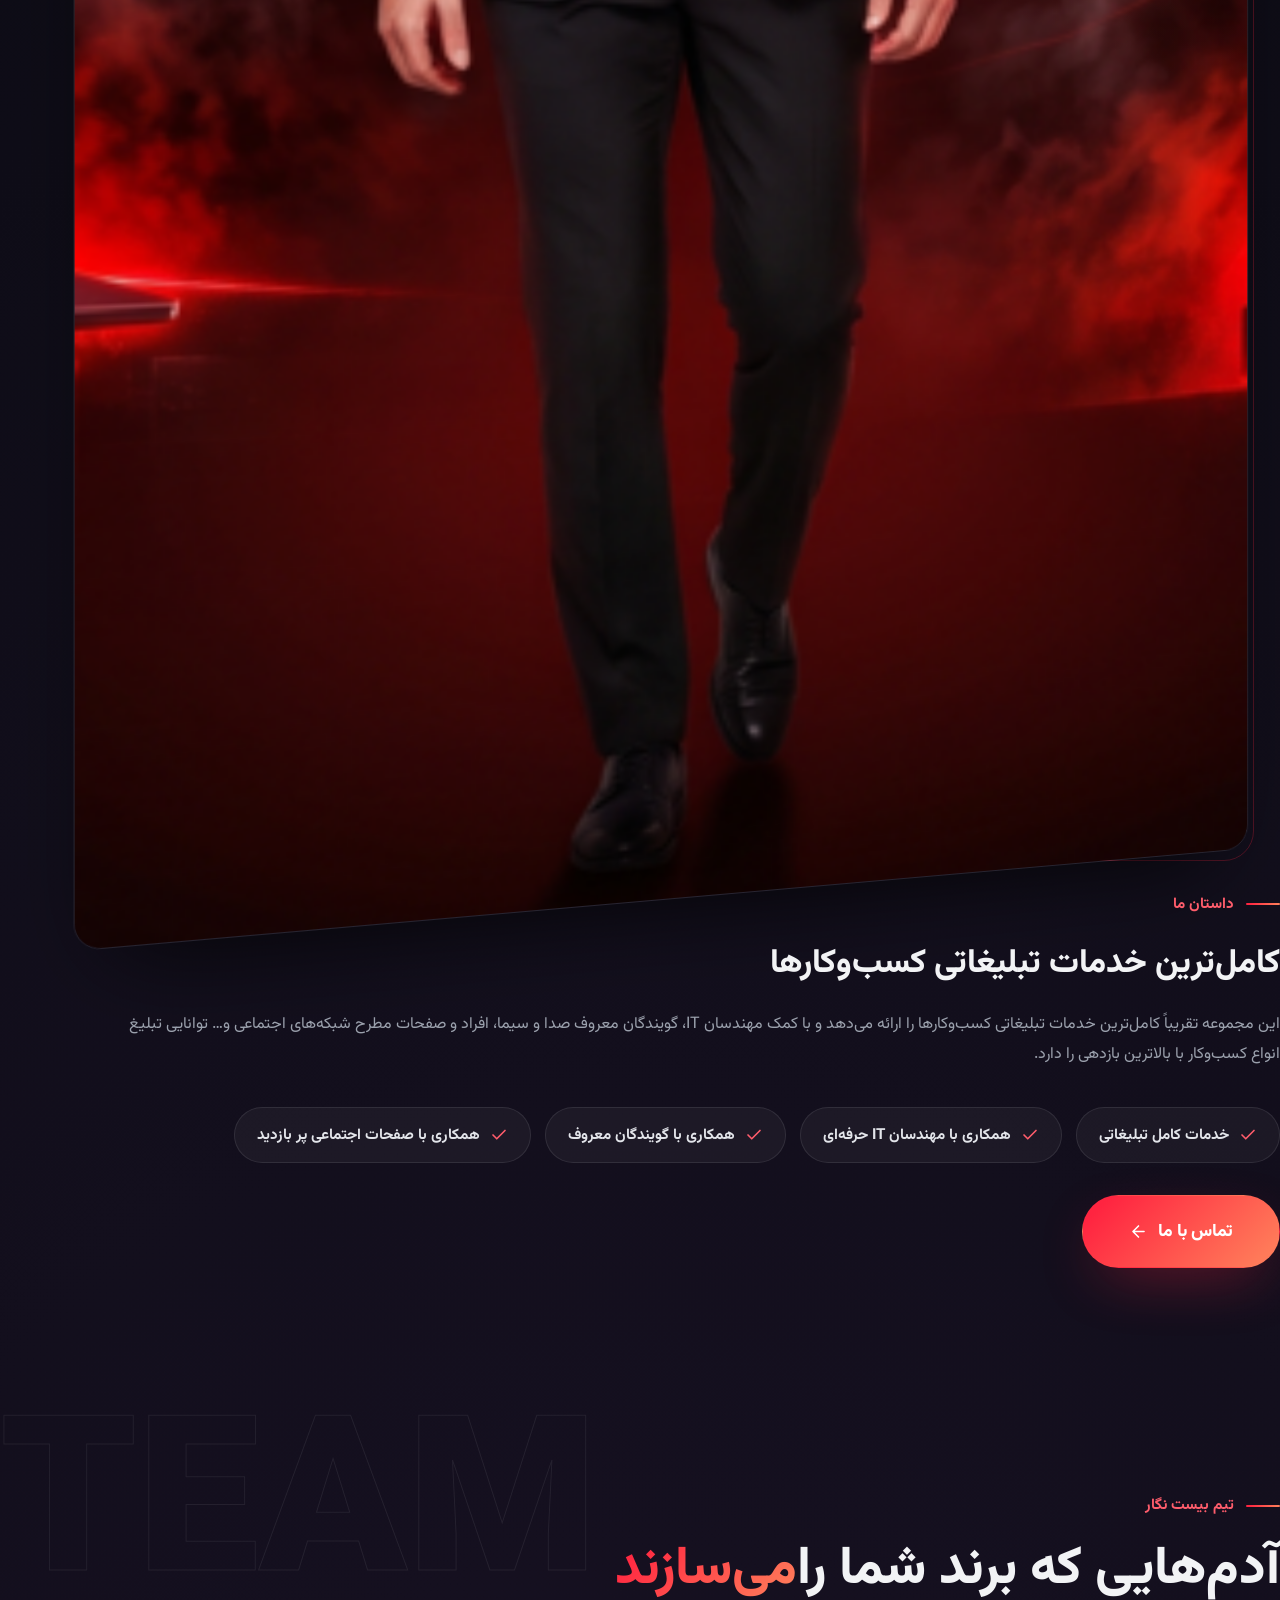
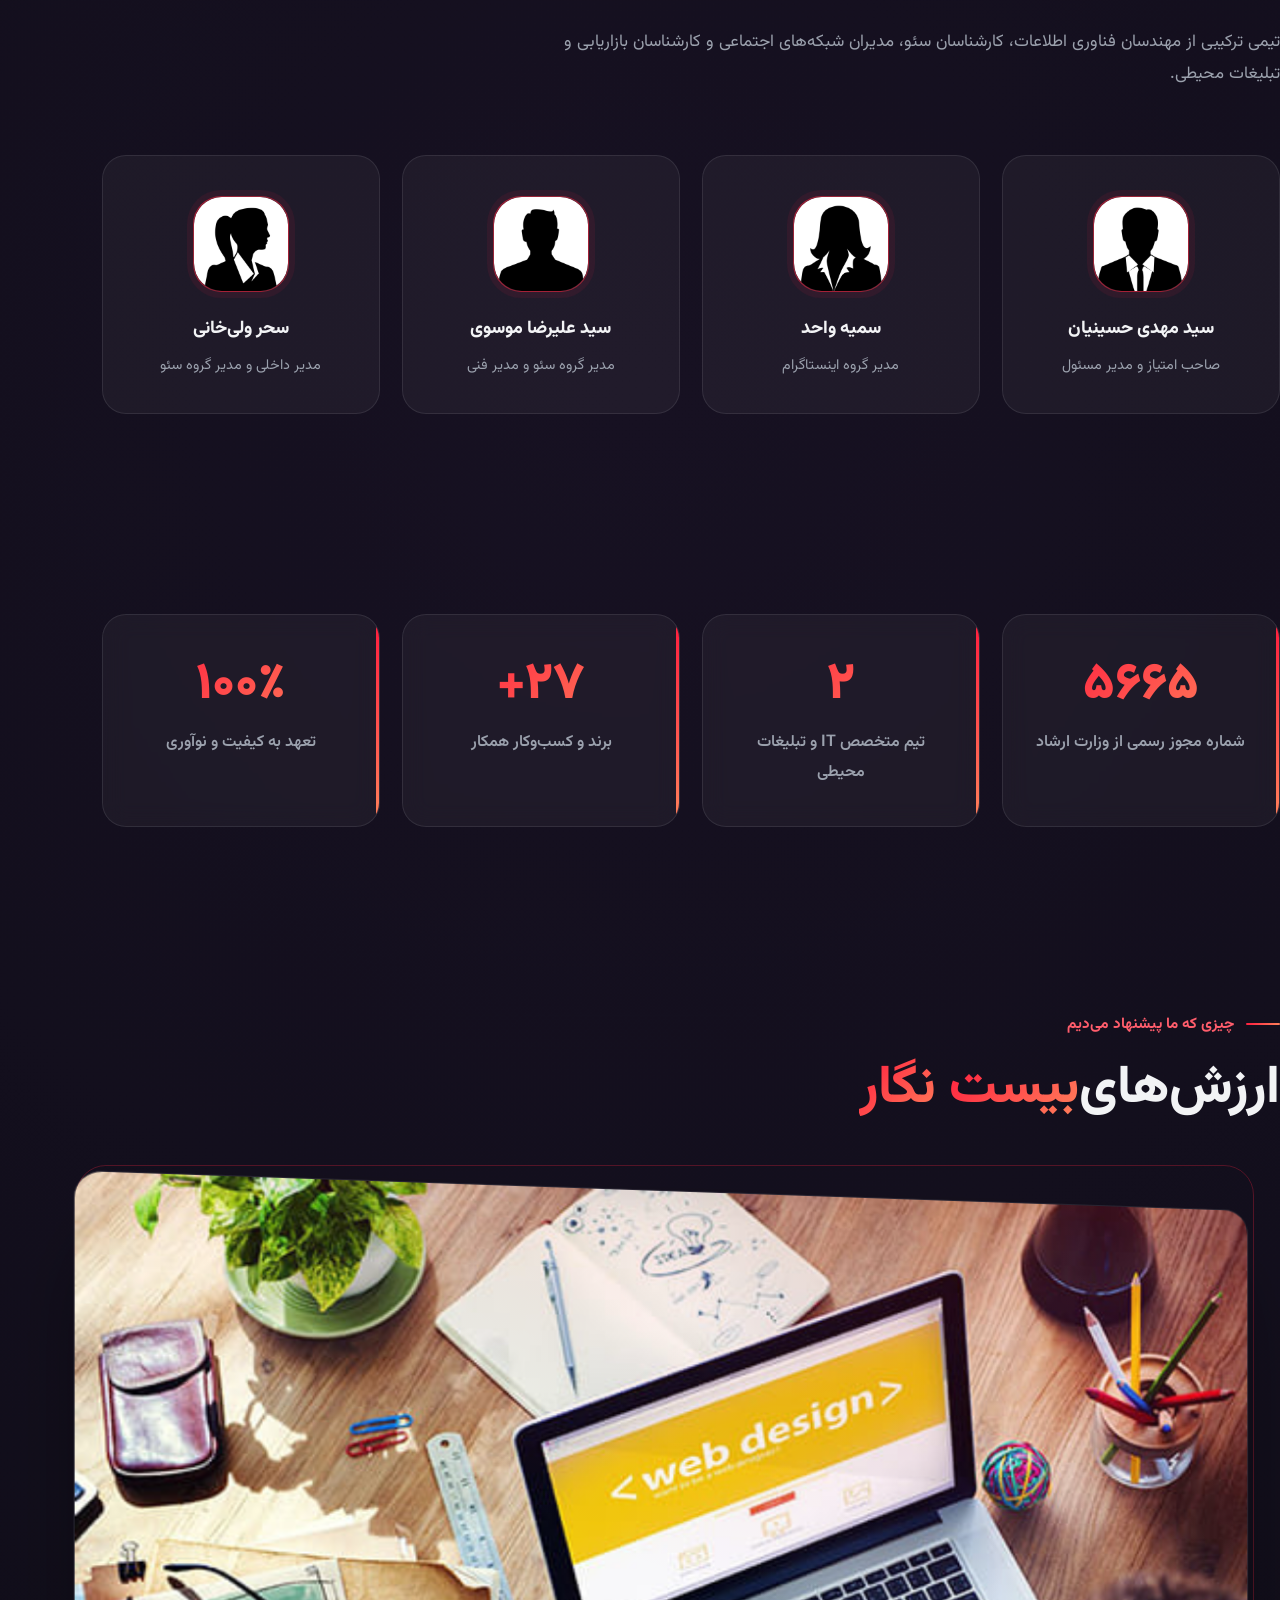
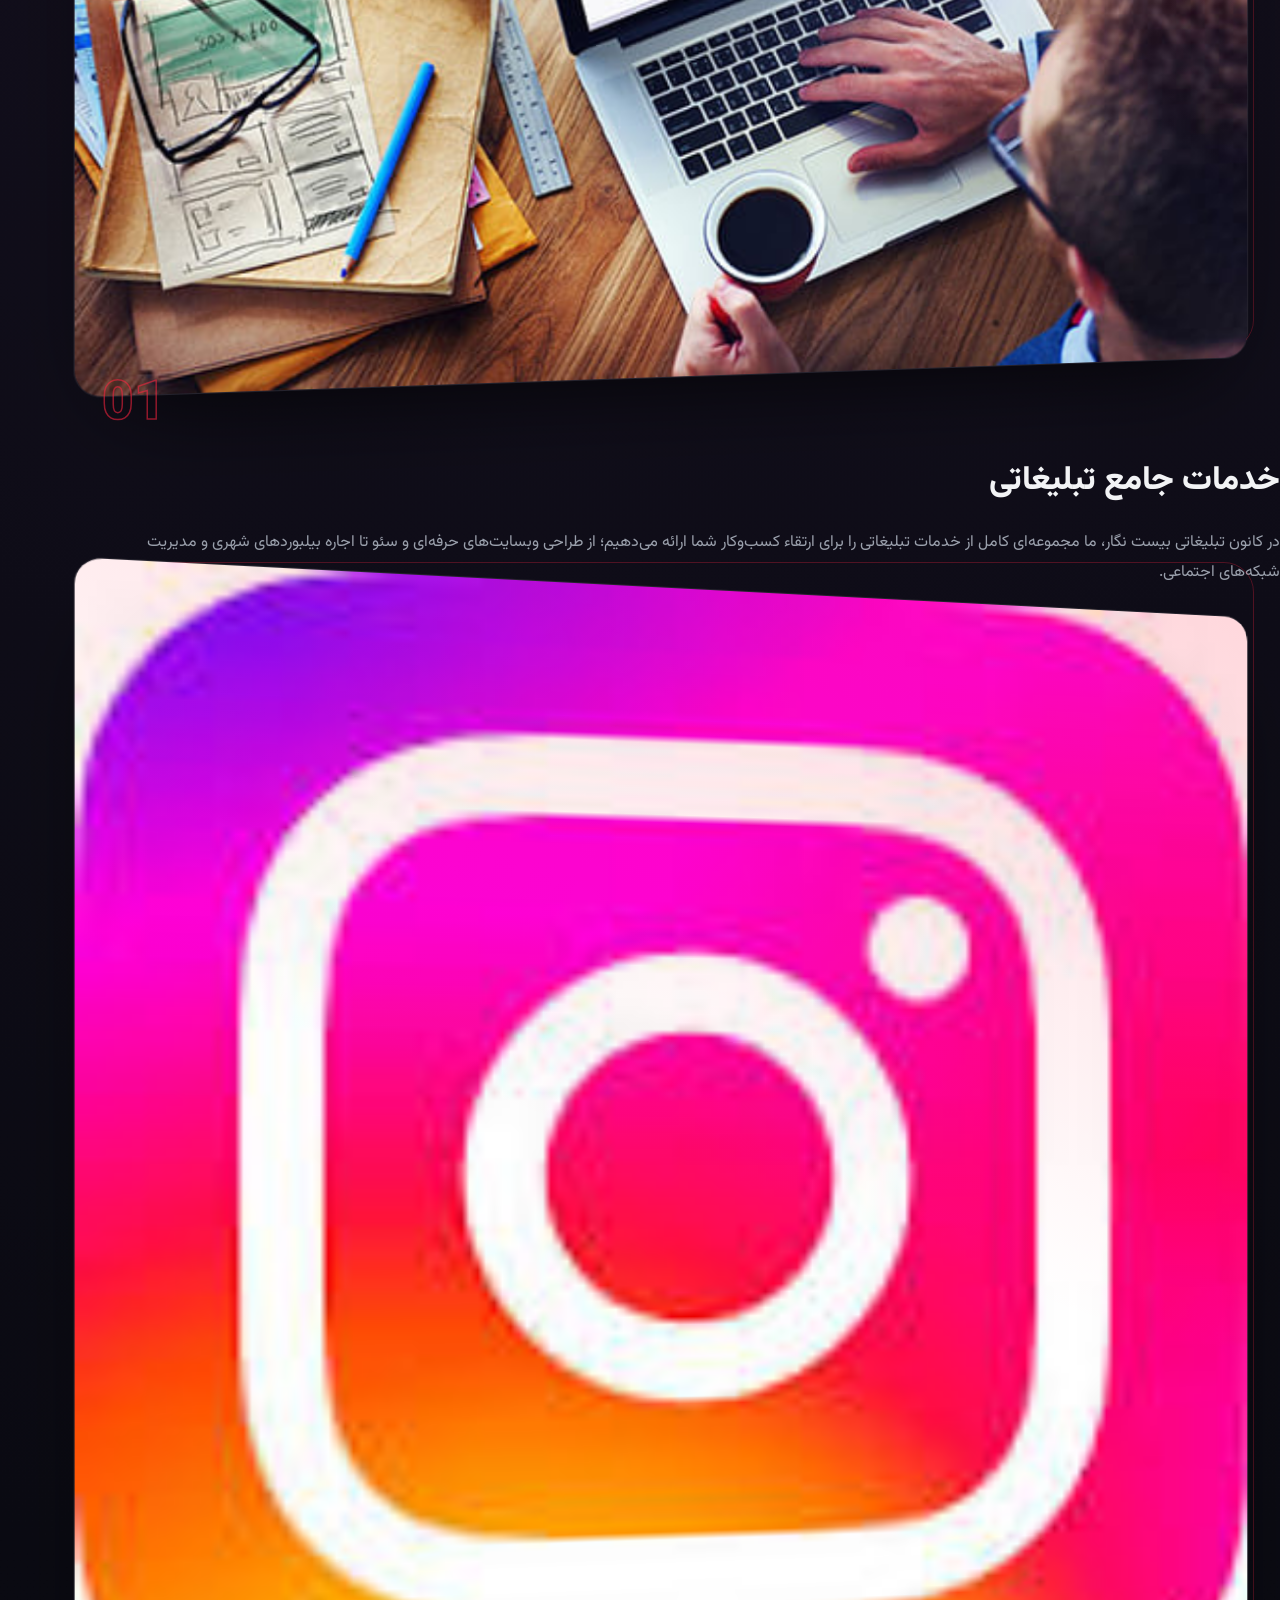
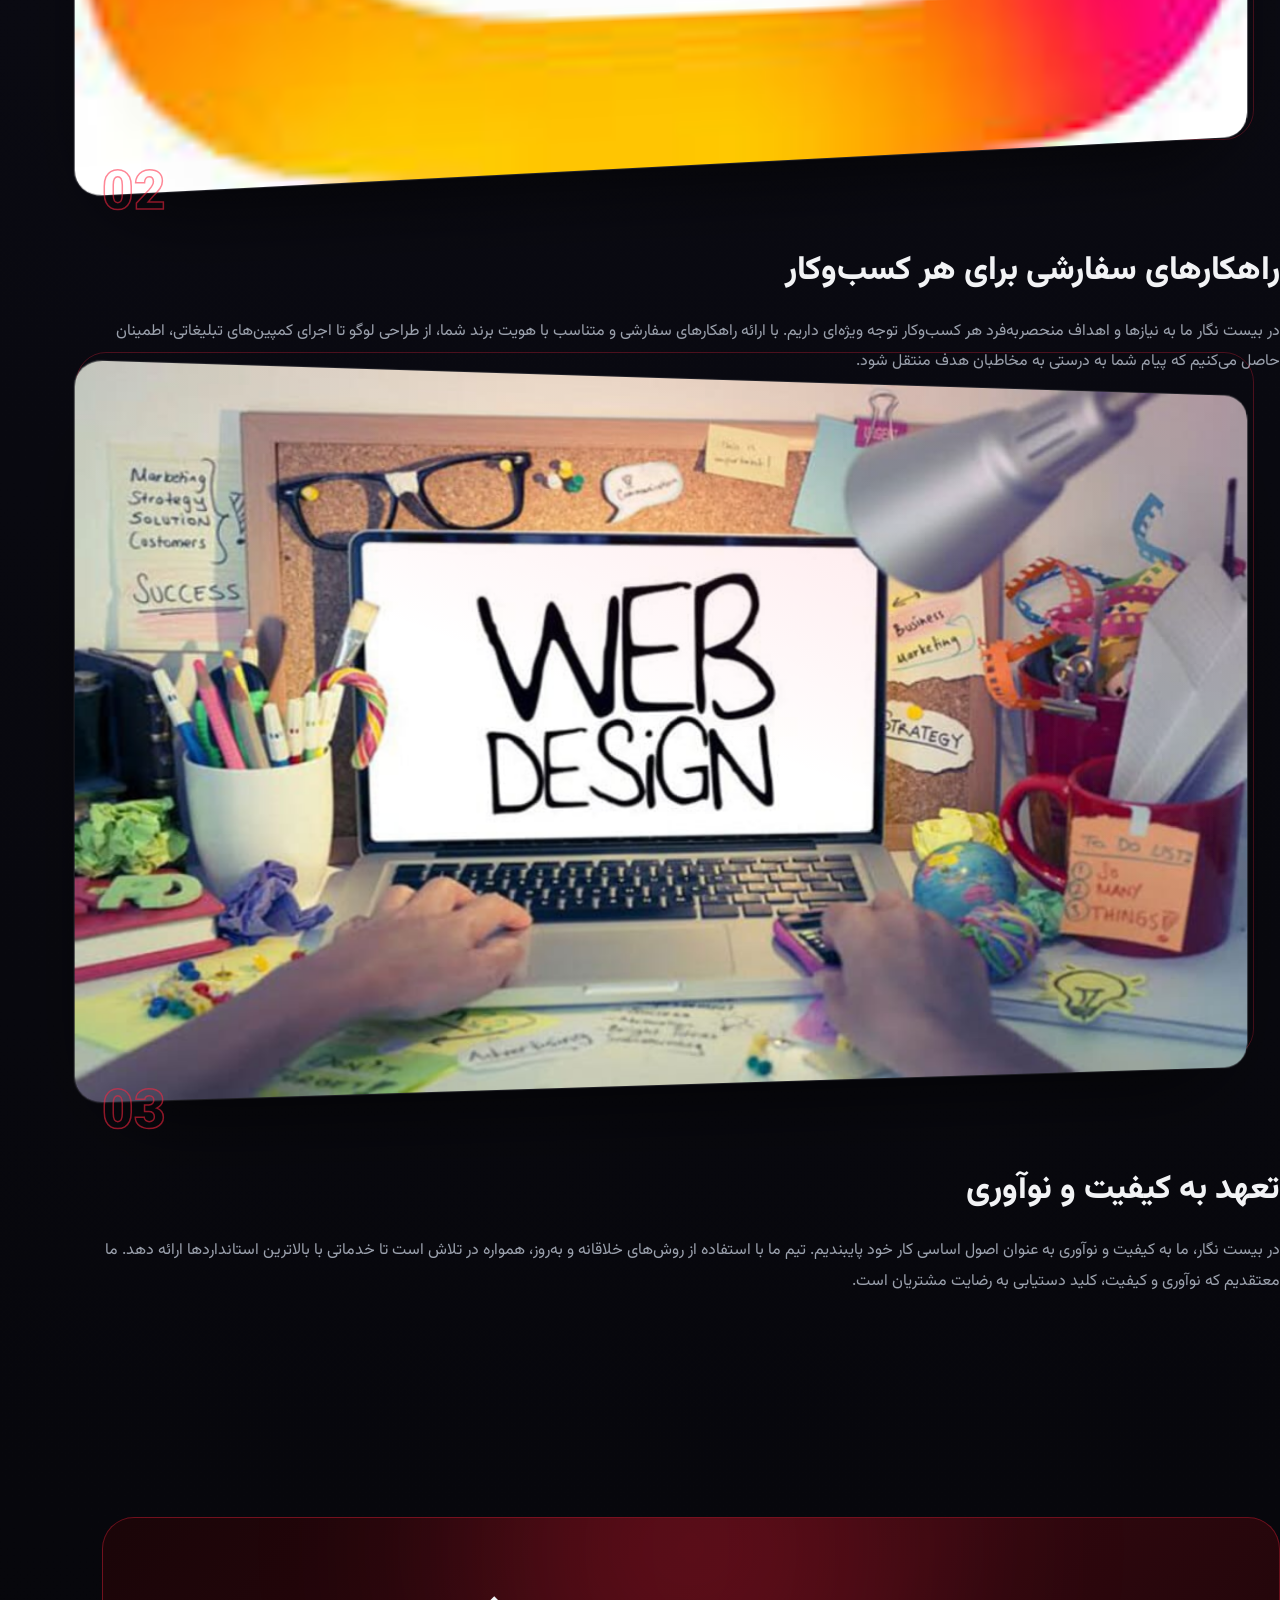
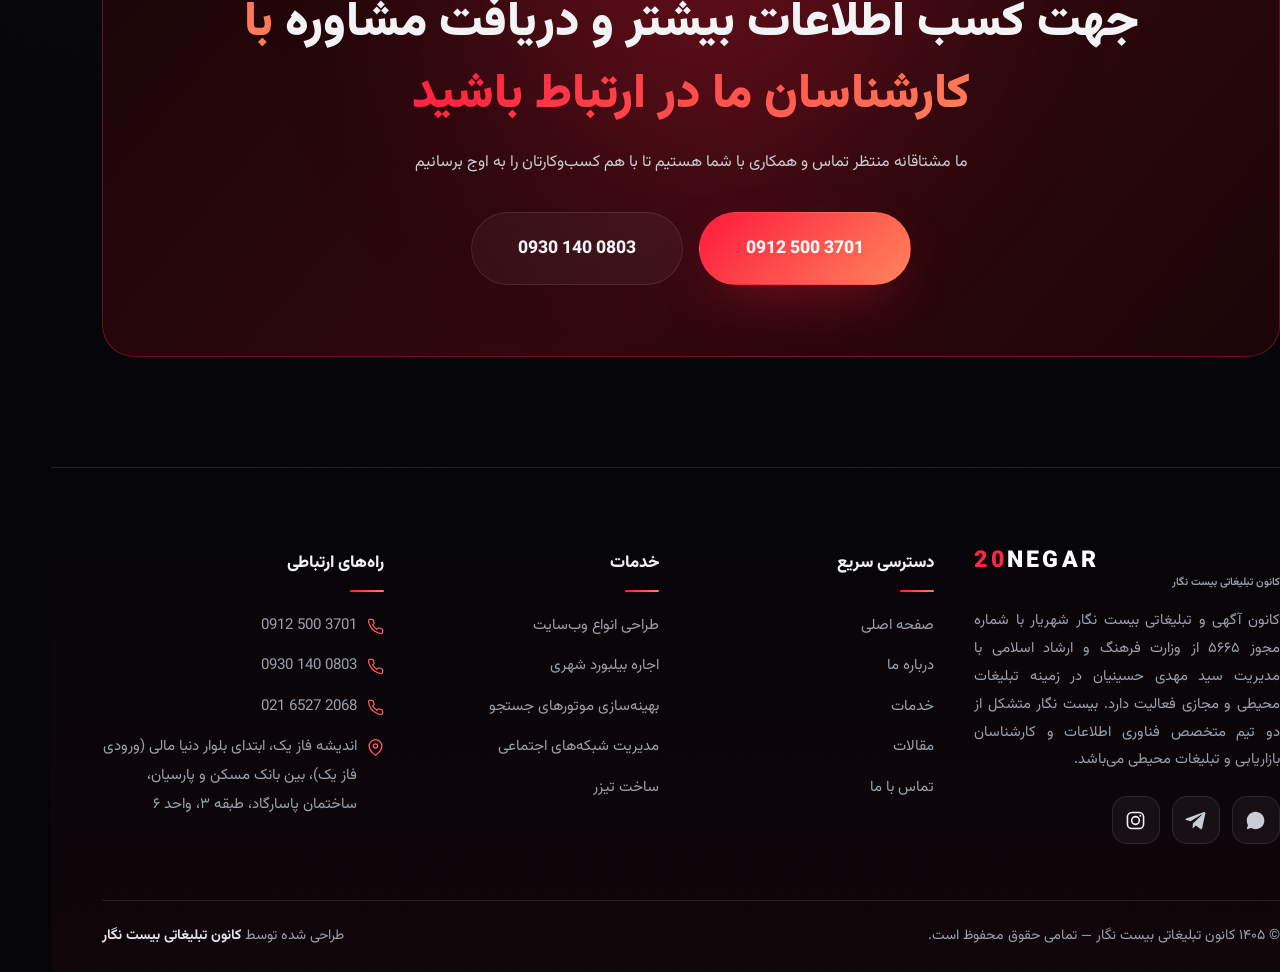
==== commit fd99e510: "Add SEO logo" ====
--- a/20NegarSite/wwwroot/about.html
+++ b/20NegarSite/wwwroot/about.html
@@ -7,7 +7,7 @@
   <meta name="description" content="آشنایی با کانون آگهی و تبلیغاتی بیست نگار شهریار؛ بزرگ‌ترین کانون تبلیغاتی غرب استان تهران با مجوز ۵۶۶۵ از وزارت فرهنگ و ارشاد اسلامی">
   <meta name="theme-color" content="#060609">
   <link rel="icon" type="image/svg+xml" href="img/favicon.svg">
-  <link rel="stylesheet" href="css/style.css?v=20261112d">
+  <link rel="stylesheet" href="css/style.css?v=20261119f">
 </head>
 <body>
   <script>document.documentElement.classList.add('js')</script>
@@ -268,11 +268,11 @@
     <p class="t-msg"></p>
   </div>
 
-  <script src="vendor/gsap.min.js?v=20261112d"></script>
-  <script src="vendor/ScrollTrigger.min.js?v=20261112d"></script>
-  <script src="vendor/three.min.js?v=20261112d"></script>
-  <script src="vendor/lenis.min.js?v=20261112d"></script>
-  <script src="js/three-scene.js?v=20261112d"></script>
-  <script src="js/main.js?v=20261112d"></script>
+  <script src="vendor/gsap.min.js?v=20261119f"></script>
+  <script src="vendor/ScrollTrigger.min.js?v=20261119f"></script>
+  <script src="vendor/three.min.js?v=20261119f"></script>
+  <script src="vendor/lenis.min.js?v=20261119f"></script>
+  <script src="js/three-scene.js?v=20261119f"></script>
+  <script src="js/main.js?v=20261119f"></script>
 </body>
 </html>
--- a/20NegarSite/wwwroot/css/style.css
+++ b/20NegarSite/wwwroot/css/style.css
@@ -27,6 +27,7 @@
 
 body.theme-instagram{--bg-inner:#3a1152;--bg-mid:#190a31;--bg-outer:#070410}
 body.theme-wordpress{--bg-inner:#0d3a5c;--bg-mid:#07203a;--bg-outer:#03070d}
+body.theme-seo{--bg-inner:#0a2f45;--bg-mid:#05141f;--bg-outer:#02070c}
 body.theme-billboard{--bg-inner:#420c18;--bg-mid:#20050d;--bg-outer:#0b0205}
 
 *,*::before,*::after{margin:0;padding:0;box-sizing:border-box}
@@ -156,7 +157,7 @@
 .award-subtitle{font-size:.85rem;font-weight:700}
 .hero-right{display:flex;flex-direction:column;justify-content:space-between;align-items:flex-end;text-align:right;padding:2rem 0;z-index:5;width:430px;pointer-events:none}
 .product-carousel{display:flex;flex-direction:column;gap:1.4rem;align-items:flex-end;pointer-events:auto}
-.carousel-cards{display:flex;gap:.8rem}
+.carousel-cards{display:flex;flex-wrap:wrap;justify-content:flex-end;gap:.8rem}
 .card{background:var(--surface);border:1px solid var(--line);padding:1rem;padding-top:4.2rem;border-radius:28px;display:flex;flex-direction:column;align-items:center;gap:1rem;transition:all .4s cubic-bezier(.175,.885,.32,1.275);width:135px;position:relative;backdrop-filter:blur(10px);text-align:center}
 .card:hover{background:rgba(255,255,255,.12);border-color:rgba(255,255,255,.4)}
 .card.active{border-color:#fbcfe8}
